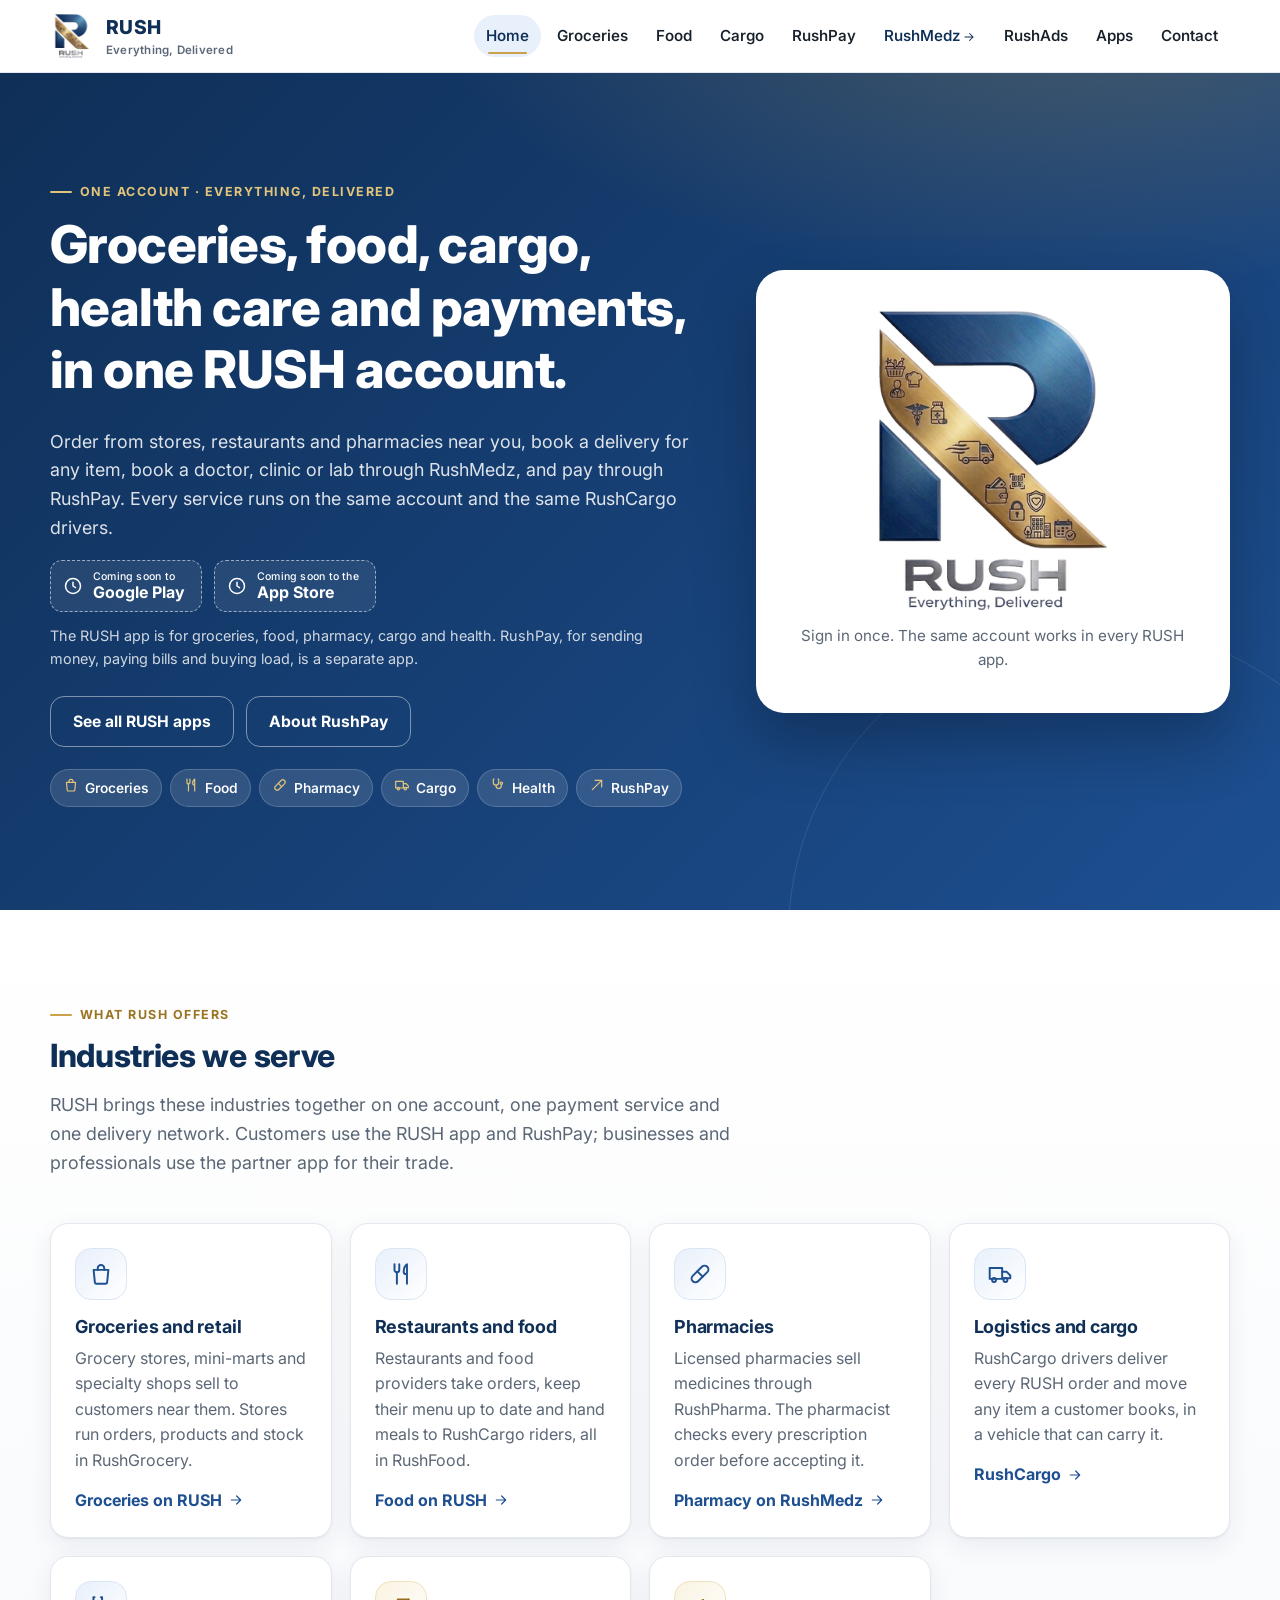
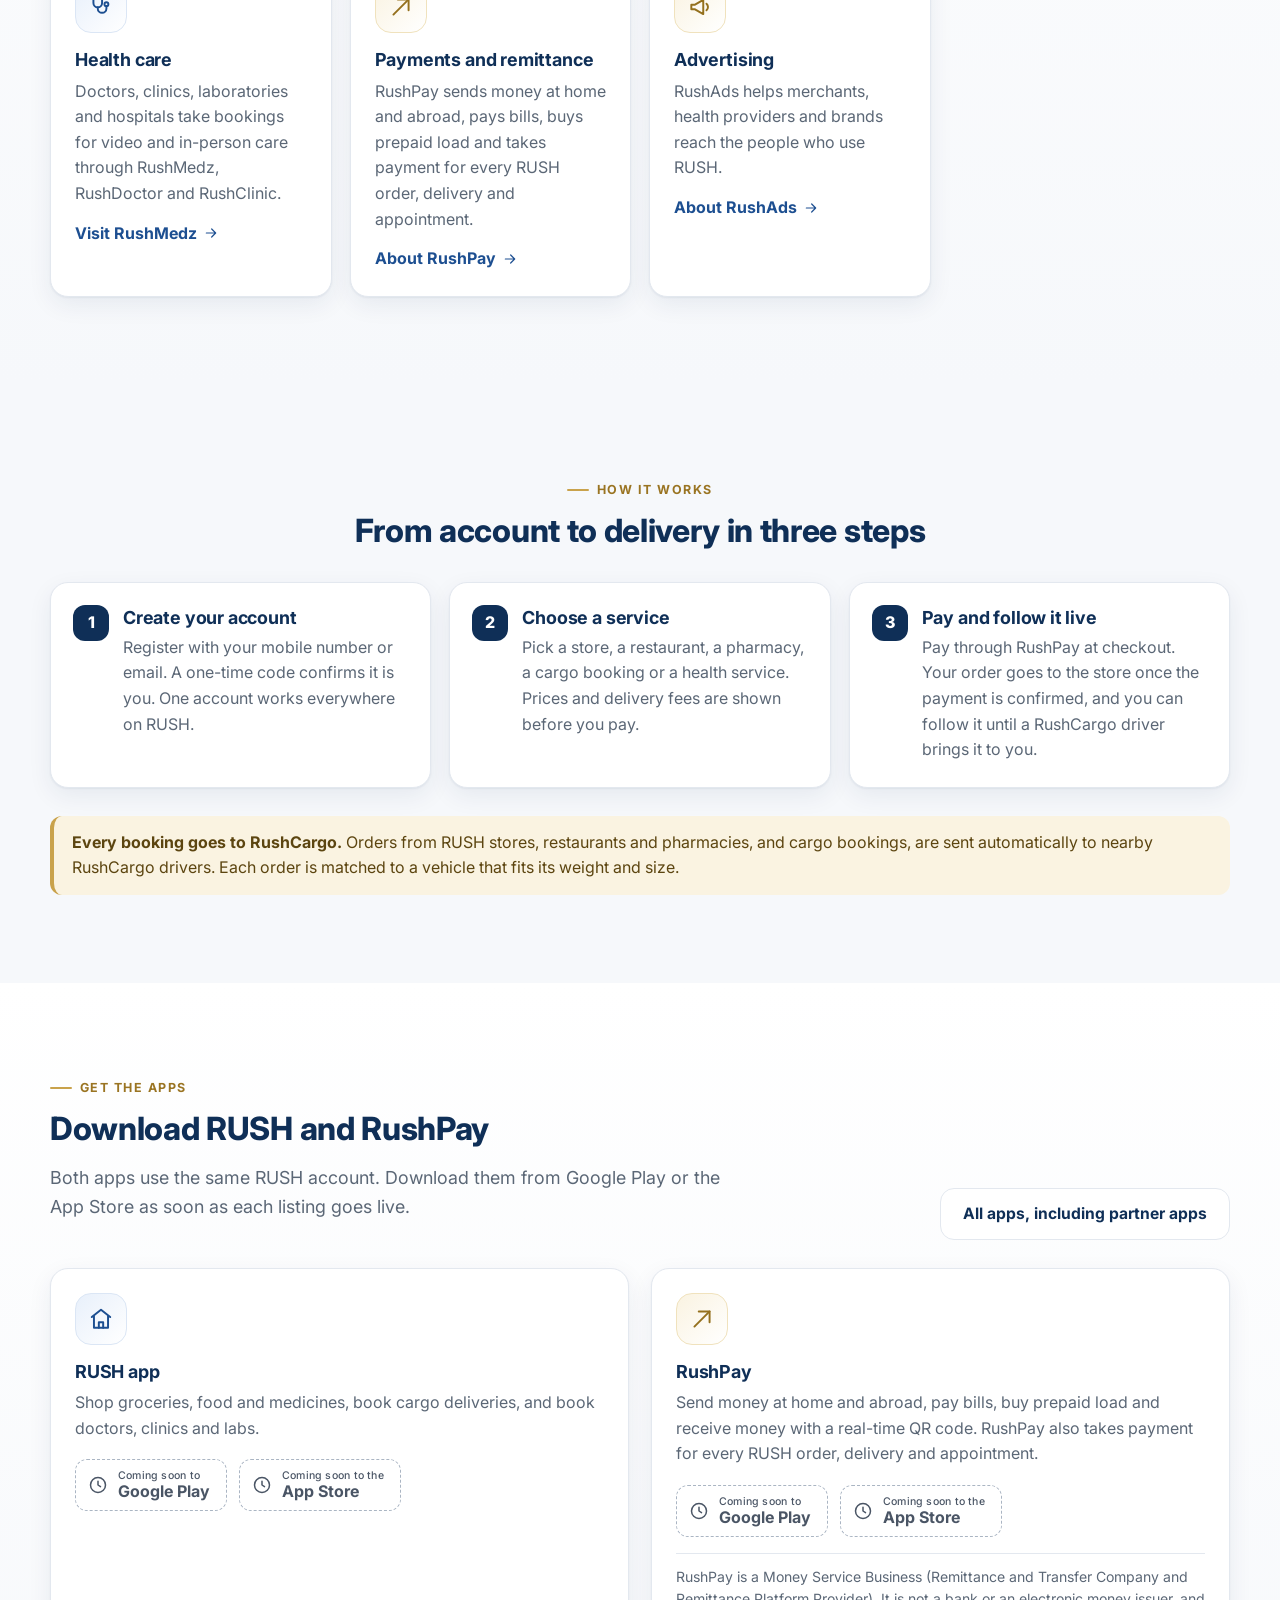
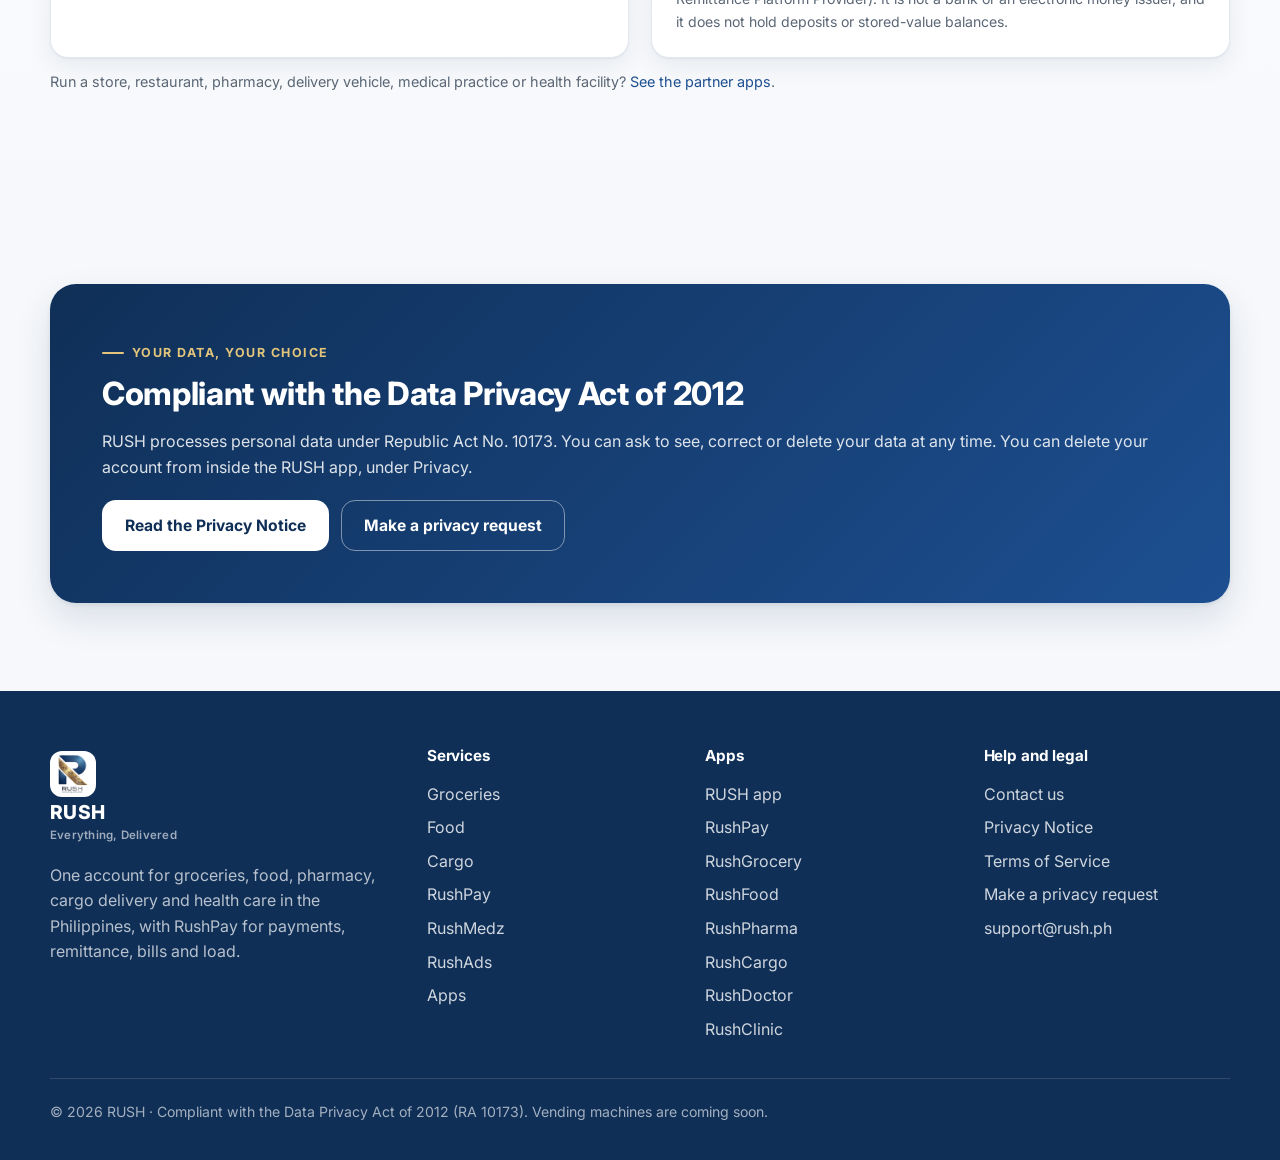
==== index.html @ cb66a1e5 "Publish the RUSH website Static RUSH website: one page per service (Groceries, Food, Cargo, RushPay," ====
<!doctype html>
<html lang="en">
<head>
  <meta charset="utf-8">
  <meta name="viewport" content="width=device-width, initial-scale=1, viewport-fit=cover">
  <meta name="theme-color" content="#1d4f91">
  <meta name="description" content="RUSH is one account for groceries, food, pharmacy, cargo delivery and health care in the Philippines, with RushPay for payments, remittance, bills and load.">
  <title>RUSH · Everything, Delivered</title>
  <link rel="icon" href="assets/favicon.png">
  <link rel="apple-touch-icon" href="assets/icon-192.png">
  <link rel="preconnect" href="https://fonts.googleapis.com">
  <link rel="preconnect" href="https://fonts.gstatic.com" crossorigin>
  <link rel="stylesheet" href="https://fonts.googleapis.com/css2?family=Inter:wght@400;500;600;700;800&display=swap">
  <link rel="stylesheet" href="site.css">
</head>
<body data-page="home">
  <a class="skip" href="#main">Skip to content</a>
  <header class="site-head" data-site-head></header>

  <main id="main">
    <section class="hero" aria-labelledby="hero-title">
      <div class="wrap">
        <div>
          <p class="eyebrow">One account · Everything, delivered</p>
          <h1 id="hero-title">Groceries, food, cargo, health care and payments, in one RUSH account.</h1>
          <p class="lead">Order from stores, restaurants and pharmacies near you, book a delivery for any item, book a doctor, clinic or lab through RushMedz, and pay through RushPay. Every service runs on the same account and the same RushCargo drivers.</p>
          <div data-store-badges="app" aria-label="Download the RUSH app"></div>
          <p class="note" style="color:rgba(255,255,255,.8)">The RUSH app is for groceries, food, pharmacy, cargo and health. RushPay, for sending money, paying bills and buying load, is a separate app.</p>
          <div class="btn-row">
            <a class="btn btn-outline-light" href="apps.html">See all RUSH apps</a>
            <a class="btn btn-outline-light" href="pay.html">About RushPay</a>
          </div>
          <div class="chips" aria-label="Services on RUSH">
            <span class="chip"><span data-icon="bag" data-size="16"></span>Groceries</span>
            <span class="chip"><span data-icon="food" data-size="16"></span>Food</span>
            <span class="chip"><span data-icon="pill" data-size="16"></span>Pharmacy</span>
            <span class="chip"><span data-icon="truck" data-size="16"></span>Cargo</span>
            <span class="chip"><span data-icon="doctor" data-size="16"></span>Health</span>
            <span class="chip"><span data-icon="send" data-size="16"></span>RushPay</span>
          </div>
        </div>
        <div class="hero-card">
          <img src="assets/rush-logo.png" alt="RUSH, Everything, Delivered" width="300" height="300">
          <p>Sign in once. The same account works in every RUSH app.</p>
        </div>
      </div>
    </section>

    <section class="section" aria-labelledby="stats-title">
      <div class="wrap">
        <div class="head-row">
          <div>
            <p class="eyebrow">Live on the platform</p>
            <h2 id="stats-title">The RUSH network today</h2>
          </div>
        </div>
        <div class="stats">
          <div class="stat"><div class="n" data-stat="merchants">…</div><div class="l">Grocery and pharmacy stores</div></div>
          <div class="stat"><div class="n" data-stat="restaurants">…</div><div class="l">Restaurants</div></div>
          <div class="stat"><div class="n" data-stat="drivers">…</div><div class="l">Approved RushCargo drivers</div></div>
          <div class="stat"><div class="n" data-stat="doctors">…</div><div class="l">Approved doctors</div></div>
          <div class="stat"><div class="n" data-stat="facilities">…</div><div class="l">Clinics, labs and hospitals</div></div>
          <div class="stat"><div class="n" data-stat="deliveries_completed">…</div><div class="l">Deliveries completed</div></div>
        </div>
        <p class="note" data-stats-note>Loading the latest figures…</p>
      </div>
    </section>

    <section class="section tint" aria-labelledby="industries-title">
      <div class="wrap">
        <div class="head-row">
          <div>
            <p class="eyebrow">What RUSH offers</p>
            <h2 id="industries-title">Industries we serve</h2>
            <p class="lead">RUSH brings these industries together on one account, one payment service and one delivery network. Customers use the RUSH app and RushPay; businesses and professionals use the partner app for their trade.</p>
          </div>
        </div>
        <div class="grid" data-industries=""></div>
      </div>
    </section>

    <section class="section" aria-labelledby="how-title">
      <div class="wrap">
        <div class="center">
          <p class="eyebrow">How it works</p>
          <h2 id="how-title">From account to delivery in three steps</h2>
        </div>
        <ol class="steps" style="margin-top:32px">
          <li>
            <h3>Create your account</h3>
            <p>Register with your mobile number or email. A one-time code confirms it is you. One account works everywhere on RUSH.</p>
          </li>
          <li>
            <h3>Choose a service</h3>
            <p>Pick a store, a restaurant, a pharmacy, a cargo booking or a health service. Prices and delivery fees are shown before you pay.</p>
          </li>
          <li>
            <h3>Pay and follow it live</h3>
            <p>Pay through RushPay at checkout. Your order goes to the store once the payment is confirmed, and you can follow it until a RushCargo driver brings it to you.</p>
          </li>
        </ol>
        <div class="callout" style="margin-top:28px">
          <strong>Every booking goes to RushCargo.</strong> Orders from RUSH stores, restaurants and pharmacies, and cargo bookings, are sent automatically to nearby RushCargo drivers. Each order is matched to a vehicle that fits its weight and size.
        </div>
      </div>
    </section>

    <section class="section tint" aria-labelledby="apps-title">
      <div class="wrap">
        <div class="head-row">
          <div>
            <p class="eyebrow">Get the apps</p>
            <h2 id="apps-title">Download RUSH and RushPay</h2>
            <p class="lead">Both apps use the same RUSH account. Download them from Google Play or the App Store as soon as each listing goes live.</p>
          </div>
          <a class="btn btn-ghost" href="apps.html">All apps, including partner apps</a>
        </div>
        <div class="grid-2">
          <article class="card">
            <div class="icon-tile" data-icon="home" data-size="26"></div>
            <h3>RUSH app</h3>
            <p>Shop groceries, food and medicines, book cargo deliveries, and book doctors, clinics and labs.</p>
            <div data-store-badges="app"></div>
          </article>
          <article class="card">
            <div class="icon-tile gold" data-icon="send" data-size="26"></div>
            <h3>RushPay</h3>
            <p>Send money at home and abroad, pay bills, buy prepaid load and receive money with a real-time QR code. RushPay also takes payment for every RUSH order, delivery and appointment.</p>
            <div data-store-badges="pay"></div>
            <p class="statement">RushPay is a Money Service Business (Remittance and Transfer Company and Remittance Platform Provider). It is not a bank or an electronic money issuer, and it does not hold deposits or stored-value balances.</p>
          </article>
        </div>
        <p class="note">Run a store, restaurant, pharmacy, delivery vehicle, medical practice or health facility? <a href="apps.html#partners">See the partner apps</a>.</p>
      </div>
    </section>

    <section class="section" aria-labelledby="privacy-title">
      <div class="wrap">
        <div class="panel">
          <p class="eyebrow">Your data, your choice</p>
          <h2 id="privacy-title">Compliant with the Data Privacy Act of 2012</h2>
          <p>RUSH processes personal data under Republic Act No. 10173. You can ask to see, correct or delete your data at any time. You can delete your account from inside the RUSH app, under Privacy.</p>
          <div class="btn-row">
            <a class="btn btn-light" href="privacy.html">Read the Privacy Notice</a>
            <a class="btn btn-outline-light" href="privacy.html#request">Make a privacy request</a>
          </div>
        </div>
      </div>
    </section>
  </main>

  <footer class="site-foot" data-site-foot></footer>
  <script src="config.js"></script>
  <script src="assets/rush-icons.js"></script>
  <script src="site.js"></script>
</body>
</html>
---- site.css ----
/* RUSH public website. Layout and components only; the logo and brand colours come from assets/rush-logo.png. */
:root {
  --navy: #0f2f57;
  --blue: #1d4f91;
  --blue-soft: #e8f0fb;
  --gold: #c9a24b;
  --gold-hi: #e2c57a;
  --gold-soft: #faf3e1;
  --ink: #17212b;
  --muted: #5b6776;
  --line: #e3e8ef;
  --bg: #f6f8fb;
  --card: #ffffff;
  --ok: #1f7a4d;
  --bad: #b42318;
  --radius: 18px;
  --shadow: 0 1px 2px rgba(15, 47, 87, .06), 0 8px 24px rgba(15, 47, 87, .07);
  --shadow-lift: 0 2px 4px rgba(15, 47, 87, .08), 0 16px 36px rgba(15, 47, 87, .12);
}

/* Respect the hidden attribute even where a component sets its own display. */
[hidden] { display: none !important; }
/* Keep anchored sections clear of the sticky header. */
section[id] { scroll-margin-top: 80px; }

*, *::before, *::after { box-sizing: border-box; }
html { scroll-behavior: smooth; -webkit-text-size-adjust: 100%; }
body {
  margin: 0; font-family: Inter, system-ui, -apple-system, "Segoe UI", Roboto, sans-serif;
  color: var(--ink); background: var(--bg); line-height: 1.6; font-size: 16px;
}
img { max-width: 100%; display: block; }
a { color: var(--blue); text-decoration: none; }
a:hover { text-decoration: underline; }
h1, h2, h3, h4 { line-height: 1.2; margin: 0 0 .5em; color: var(--navy); letter-spacing: -.01em; }
h1 { font-size: clamp(2rem, 4.4vw, 3.25rem); font-weight: 800; }
h2 { font-size: clamp(1.45rem, 2.6vw, 2rem); font-weight: 760; }
h3 { font-size: 1.12rem; font-weight: 700; }
p { margin: 0 0 1em; }
ul { margin: 0; padding-left: 1.2em; }
:focus-visible { outline: 3px solid var(--gold); outline-offset: 2px; border-radius: 6px; }
.skip { position: absolute; left: -9999px; top: 8px; background: var(--navy); color: #fff; padding: 8px 14px; border-radius: 10px; z-index: 50; }
.skip:focus { left: 12px; }

.wrap { width: min(1180px, 100% - 40px); margin-inline: auto; }
.section { padding: clamp(48px, 7vw, 88px) 0; }
.section.tint { background: linear-gradient(180deg, #fff 0%, var(--bg) 100%); }
.eyebrow { display: inline-flex; align-items: center; gap: 8px; font-size: .78rem; font-weight: 700; letter-spacing: .12em; text-transform: uppercase; color: #9a7422; margin-bottom: 12px; }
.eyebrow::before { content: ""; width: 22px; height: 2px; background: var(--gold); border-radius: 2px; }
.lead { font-size: 1.12rem; color: var(--muted); max-width: 62ch; }
.muted { color: var(--muted); }
.small { font-size: .88rem; }
.center { text-align: center; }
.center .lead { margin-inline: auto; }
.head-row { display: flex; flex-wrap: wrap; align-items: end; justify-content: space-between; gap: 16px; margin-bottom: 28px; }

/* Header */
.site-head { position: sticky; top: 0; z-index: 30; background: rgba(255, 255, 255, .92); backdrop-filter: saturate(160%) blur(10px); border-bottom: 1px solid var(--line); }
.site-head .wrap { display: flex; align-items: center; justify-content: space-between; gap: 16px; min-height: 72px; }
.brand { display: inline-flex; align-items: center; gap: 12px; color: var(--navy); font-weight: 800; }
.brand:hover { text-decoration: none; }
.brand img { width: 44px; height: 44px; object-fit: contain; }
.brand span { font-size: 1.2rem; letter-spacing: .02em; }
.brand small { display: block; font-size: .72rem; font-weight: 600; color: var(--muted); letter-spacing: .02em; margin-top: -2px; }
.nav { display: flex; align-items: center; gap: 4px; }
.nav a { color: var(--ink); font-weight: 560; font-size: .95rem; padding: 9px 12px; border-radius: 999px; position: relative; }
.nav a:hover { background: var(--blue-soft); text-decoration: none; }
.nav a[aria-current="page"] { color: var(--navy); background: var(--blue-soft); }
.nav a[aria-current="page"]::after { content: ""; position: absolute; left: 14px; right: 14px; bottom: 3px; height: 2px; background: var(--gold); border-radius: 2px; }
.nav a.ext { color: var(--navy); }
.nav a.ext svg { vertical-align: -3px; margin-left: 2px; }
.nav-toggle { display: none; align-items: center; justify-content: center; width: 44px; height: 44px; border-radius: 12px; border: 1px solid var(--line); background: #fff; color: var(--navy); cursor: pointer; }
.nav-toggle[aria-expanded="true"] { background: var(--blue-soft); }

/* Buttons */
.btn { display: inline-flex; align-items: center; justify-content: center; gap: 8px; min-height: 48px; padding: 12px 22px; border-radius: 14px; border: 1px solid transparent; font: inherit; font-weight: 700; font-size: .98rem; cursor: pointer; text-decoration: none; transition: transform .15s ease, box-shadow .15s ease, background .15s ease; }
.btn:hover { text-decoration: none; transform: translateY(-1px); }
.btn:disabled { opacity: .6; cursor: default; transform: none; }
.btn-primary { background: var(--navy); color: #fff; box-shadow: 0 6px 16px rgba(15, 47, 87, .22); }
.btn-primary:hover { background: #163d70; }
.btn-gold { background: var(--gold); color: var(--navy); box-shadow: 0 6px 16px rgba(201, 162, 75, .3); }
.btn-gold:hover { background: var(--gold-hi); }
.btn-ghost { background: #fff; color: var(--navy); border-color: var(--line); }
.btn-ghost:hover { border-color: #c9d3e0; }
.btn-light { background: #fff; color: var(--navy); }
.btn-outline-light { background: transparent; color: #fff; border-color: rgba(255, 255, 255, .45); }
.btn-outline-light:hover { border-color: #fff; }
.btn-block { width: 100%; }
.btn-row { display: flex; flex-wrap: wrap; gap: 12px; }

/* Hero */
.hero { position: relative; overflow: hidden; color: #fff; background: radial-gradient(1100px 500px at 85% -10%, rgba(201, 162, 75, .28), transparent 60%), linear-gradient(135deg, var(--navy) 0%, var(--blue) 100%); }
.hero::after { content: ""; position: absolute; inset: auto -10% -40% auto; width: 620px; height: 620px; border-radius: 50%; border: 1px solid rgba(255, 255, 255, .10); pointer-events: none; }
.hero .wrap { display: grid; grid-template-columns: 1.15fr .85fr; gap: clamp(28px, 5vw, 64px); align-items: center; padding: clamp(56px, 8vw, 104px) 0; position: relative; z-index: 1; }
.hero h1 { color: #fff; }
.hero .lead { color: rgba(255, 255, 255, .86); }
.hero .eyebrow { color: var(--gold-hi); }
.hero .eyebrow::before { background: var(--gold-hi); }
.hero .btn-row { margin-top: 26px; }
.hero-card { background: #fff; border-radius: 28px; padding: clamp(24px, 4vw, 40px); box-shadow: 0 30px 60px rgba(0, 0, 0, .25); text-align: center; }
.hero-card img { width: min(300px, 80%); margin: 0 auto; }
.hero-card p { color: var(--muted); margin: 14px 0 0; font-size: .95rem; }
.chips { display: flex; flex-wrap: wrap; gap: 8px; margin-top: 22px; }
.chip { display: inline-flex; align-items: center; gap: 6px; padding: 7px 12px; border-radius: 999px; background: rgba(255, 255, 255, .12); color: #fff; font-size: .86rem; font-weight: 560; border: 1px solid rgba(255, 255, 255, .18); }
.chip svg { color: var(--gold-hi); }

/* Stats */
.stats { display: grid; grid-template-columns: repeat(auto-fit, minmax(160px, 1fr)); gap: 14px; margin-top: 8px; }
.stat { background: var(--card); border: 1px solid var(--line); border-radius: var(--radius); padding: 20px 22px; box-shadow: var(--shadow); }
.stat .n { font-size: 2rem; font-weight: 800; color: var(--navy); line-height: 1.1; }
.stat .l { color: var(--muted); font-size: .9rem; margin-top: 4px; }
.note { color: var(--muted); font-size: .9rem; margin-top: 12px; }

/* Cards and grids */
.grid { display: grid; gap: 18px; grid-template-columns: repeat(auto-fit, minmax(250px, 1fr)); }
.grid-2 { display: grid; gap: 22px; grid-template-columns: repeat(auto-fit, minmax(300px, 1fr)); }
.card { background: var(--card); border: 1px solid var(--line); border-radius: var(--radius); padding: 24px; box-shadow: var(--shadow); height: 100%; }
a.card { color: inherit; display: block; transition: transform .18s ease, box-shadow .18s ease, border-color .18s ease; }
a.card:hover { transform: translateY(-3px); box-shadow: var(--shadow-lift); border-color: #d3dce8; text-decoration: none; }
.card p { color: var(--muted); margin: 0; }
.card h3 { margin-bottom: 8px; }
.card .more { display: inline-flex; align-items: center; gap: 6px; margin-top: 14px; font-weight: 700; color: var(--blue); }
.icon-tile { width: 52px; height: 52px; border-radius: 16px; display: grid; place-items: center; background: linear-gradient(135deg, var(--blue-soft), #fff); color: var(--blue); border: 1px solid #dbe6f5; margin-bottom: 16px; }
.icon-tile.gold { background: linear-gradient(135deg, var(--gold-soft), #fff); color: #94701d; border-color: #f0e2bd; }

/* Steps */
.steps { counter-reset: step; display: grid; gap: 18px; grid-template-columns: repeat(auto-fit, minmax(240px, 1fr)); list-style: none; padding: 0; margin: 0; }
.steps li { counter-increment: step; position: relative; background: #fff; border: 1px solid var(--line); border-radius: var(--radius); padding: 24px 24px 24px 72px; box-shadow: var(--shadow); }
.steps li::before { content: counter(step); position: absolute; left: 22px; top: 22px; width: 36px; height: 36px; border-radius: 12px; display: grid; place-items: center; background: var(--navy); color: #fff; font-weight: 800; }
.steps h3 { margin-bottom: 6px; }
.steps p { color: var(--muted); margin: 0; }

/* Checklists */
.checks { list-style: none; padding: 0; margin: 0; display: grid; gap: 12px; }
.checks li { display: flex; gap: 12px; align-items: flex-start; color: var(--ink); }
.checks svg { flex: none; color: var(--ok); margin-top: 3px; }

/* Vehicles */
.vehicle { display: flex; flex-direction: column; gap: 6px; }
.vehicle .cap { display: inline-flex; align-self: flex-start; padding: 4px 10px; border-radius: 999px; background: var(--gold-soft); color: #7a5a14; font-weight: 700; font-size: .84rem; border: 1px solid #f0e2bd; }
.vehicle .dims { color: var(--muted); font-size: .9rem; }

/* Panels */
.panel { background: linear-gradient(135deg, var(--navy), var(--blue)); color: #fff; border-radius: 26px; padding: clamp(28px, 5vw, 52px); box-shadow: var(--shadow-lift); position: relative; overflow: hidden; }
.panel h2, .panel h3 { color: #fff; }
.panel p { color: rgba(255, 255, 255, .86); }
.panel .eyebrow { color: var(--gold-hi); }
.panel .eyebrow::before { background: var(--gold-hi); }
.panel .btn-row { margin-top: 20px; }
.callout { border-left: 4px solid var(--gold); background: var(--gold-soft); border-radius: 12px; padding: 14px 18px; color: #5c4510; }
.callout.bad { border-left-color: var(--bad); background: #fdf0ee; color: #7a1d15; }

/* Forms */
.form { display: grid; gap: 16px; }
.form-grid { display: grid; gap: 16px; grid-template-columns: repeat(auto-fit, minmax(220px, 1fr)); }
.field { display: grid; gap: 6px; }
.field label { font-weight: 650; color: var(--navy); font-size: .92rem; }
.field .hint { color: var(--muted); font-size: .84rem; }
.field input, .field select, .field textarea {
  width: 100%; font: inherit; color: var(--ink); background: #fff; border: 1px solid #cdd6e2; border-radius: 12px; padding: 12px 14px; min-height: 48px;
}
.field textarea { min-height: 130px; resize: vertical; }
.field input:focus, .field select:focus, .field textarea:focus { outline: 3px solid rgba(201, 162, 75, .45); border-color: var(--blue); }
.consent { display: flex; gap: 12px; align-items: flex-start; font-size: .93rem; color: var(--muted); }
.consent input { margin-top: 5px; width: 18px; height: 18px; accent-color: var(--navy); flex: none; }
.hp { position: absolute; left: -10000px; width: 1px; height: 1px; overflow: hidden; }
.status { min-height: 1.5em; font-weight: 600; }
.status.ok { color: var(--ok); }
.status.bad { color: var(--bad); }
.form-card { background: #fff; border: 1px solid var(--line); border-radius: 22px; padding: clamp(22px, 4vw, 36px); box-shadow: var(--shadow); }

/* Public content (privacy, terms) */
.doc { max-width: 820px; margin-inline: auto; }
.doc h2 { margin-top: 1.6em; font-size: 1.35rem; }
.doc ul { margin-bottom: 1em; }
.doc li { margin-bottom: .35em; }
.doc-meta { color: var(--muted); font-size: .92rem; }
.table-wrap { overflow-x: auto; border: 1px solid var(--line); border-radius: 16px; background: #fff; }
table { width: 100%; border-collapse: collapse; font-size: .92rem; }
th, td { text-align: left; padding: 12px 14px; border-bottom: 1px solid var(--line); vertical-align: top; }
th { background: var(--bg); color: var(--navy); font-weight: 700; }

/* Footer */
.site-foot { background: var(--navy); color: rgba(255, 255, 255, .78); }
.site-foot .wrap { display: grid; gap: 32px; grid-template-columns: 1.4fr repeat(3, 1fr); padding: 56px 0 36px; }
.site-foot h3 { color: #fff; font-size: .95rem; margin-bottom: 12px; }
.site-foot a { color: rgba(255, 255, 255, .8); display: block; padding: 4px 0; }
.site-foot a:hover { color: #fff; }
.site-foot .brand { color: #fff; }
.site-foot .brand small { color: rgba(255, 255, 255, .6); }
.site-foot .fine { grid-column: 1 / -1; border-top: 1px solid rgba(255, 255, 255, .14); padding-top: 22px; font-size: .88rem; color: rgba(255, 255, 255, .62); }
.site-foot .fine p { margin: 0; }
.site-foot .brand img { background: #fff; border-radius: 12px; padding: 4px; width: 46px; height: 46px; }

.skeleton { background: linear-gradient(90deg, #eef2f7 25%, #f8fafc 37%, #eef2f7 63%); background-size: 400% 100%; animation: shimmer 1.4s ease infinite; border-radius: 12px; height: 80px; }
@keyframes shimmer { 0% { background-position: 100% 50%; } 100% { background-position: 0 50%; } }

/* Store badges. Live badges link to the store listing; "soon" badges are disabled until a listing URL is set. */
.store-row { display: flex; flex-wrap: wrap; gap: 12px; margin-top: 18px; }
.store-badge { display: inline-flex; align-items: center; gap: 10px; min-height: 52px; padding: 8px 16px 8px 12px; border-radius: 12px; background: #000; color: #fff; border: 1px solid #2a2a2a; text-decoration: none; }
a.store-badge:hover { background: #1b1b1b; text-decoration: none; }
.store-badge > span { display: flex; flex-direction: column; line-height: 1.15; font-weight: 700; font-size: 1rem; }
.store-badge small { font-size: .66rem; font-weight: 500; opacity: .85; letter-spacing: .02em; }
.store-badge svg { color: currentColor; flex: none; }
.store-badge.soon { background: #fff; color: #4a5565; border: 1px dashed #aab5c3; cursor: default; }
.store-badge.soon small { opacity: 1; }
.hero .store-badge, .panel .store-badge { background: #fff; color: var(--navy); border-color: #fff; }
.hero a.store-badge:hover, .panel a.store-badge:hover { background: var(--blue-soft); }
.hero .store-badge.soon, .panel .store-badge.soon { background: rgba(255, 255, 255, .08); color: #fff; border: 1px dashed rgba(255, 255, 255, .55); }
.sr-only { position: absolute; width: 1px; height: 1px; padding: 0; margin: -1px; overflow: hidden; clip: rect(0, 0, 0, 0); white-space: nowrap; border: 0; }

/* Apps page */
.app-list { display: grid; gap: 20px; grid-template-columns: repeat(auto-fit, minmax(min(320px, 100%), 1fr)); }
.app-entry { scroll-margin-top: 92px; display: flex; flex-direction: column; }
.app-entry:target { border-color: var(--gold); box-shadow: 0 0 0 3px rgba(201, 162, 75, .35), var(--shadow); }
.app-entry .app-head { display: flex; gap: 14px; align-items: flex-start; }
.app-entry .app-head .icon-tile { margin-bottom: 0; flex: none; }
.app-entry .app-head h3 { margin: 2px 0 2px; font-size: 1.2rem; }
.app-entry .who { color: var(--muted); font-size: .92rem; margin: 0; }
.app-entry .checks { margin-top: 16px; font-size: .95rem; }
.app-entry .store-row { margin-top: auto; padding-top: 18px; }
.portal { display: inline-flex; align-items: center; gap: 6px; margin-top: 16px; font-weight: 700; }
p.statement { font-size: .88rem; color: var(--muted); border-top: 1px solid var(--line); padding-top: 12px; margin: 16px 0 0; }
.panel p.statement { color: rgba(255, 255, 255, .8); border-top-color: rgba(255, 255, 255, .2); }

/* RushPay feature rows */
.feature-list { display: grid; gap: 14px; grid-template-columns: repeat(auto-fit, minmax(260px, 1fr)); list-style: none; padding: 0; margin: 0; }
.feature-list li { background: #fff; border: 1px solid var(--line); border-radius: var(--radius); padding: 18px 20px; box-shadow: var(--shadow); }
.feature-list .icon-tile { width: 44px; height: 44px; border-radius: 14px; margin-bottom: 12px; }
.feature-list h3 { margin-bottom: 4px; font-size: 1.02rem; }
.feature-list p { color: var(--muted); margin: 0; font-size: .95rem; }

@media (max-width: 900px) {
  .hero .wrap { grid-template-columns: 1fr; }
  .hero-card { max-width: 380px; }
  .site-foot .wrap { grid-template-columns: 1fr 1fr; }
}
@media (max-width: 1060px) {
  .nav-toggle { display: inline-flex; }
  .nav { display: none; position: absolute; left: 0; right: 0; top: 100%; flex-direction: column; align-items: stretch; background: #fff; border-bottom: 1px solid var(--line); box-shadow: var(--shadow); padding: 10px 20px 18px; gap: 2px; }
  .nav.open { display: flex; }
  .nav a { padding: 13px 14px; font-size: 1rem; border-radius: 12px; }
  .nav a[aria-current="page"]::after { left: 14px; right: auto; width: 28px; }
}
@media (max-width: 520px) {
  .wrap { width: min(1180px, 100% - 28px); }
  .site-foot .wrap { grid-template-columns: 1fr; }
  .btn-row .btn { width: 100%; }
  .brand small { display: none; }
  .steps li { padding-left: 24px; padding-top: 70px; }
  .steps li::before { left: 24px; top: 20px; }
}
@media (prefers-reduced-motion: reduce) {
  html { scroll-behavior: auto; }
  *, *::before, *::after { transition: none !important; animation: none !important; }
}
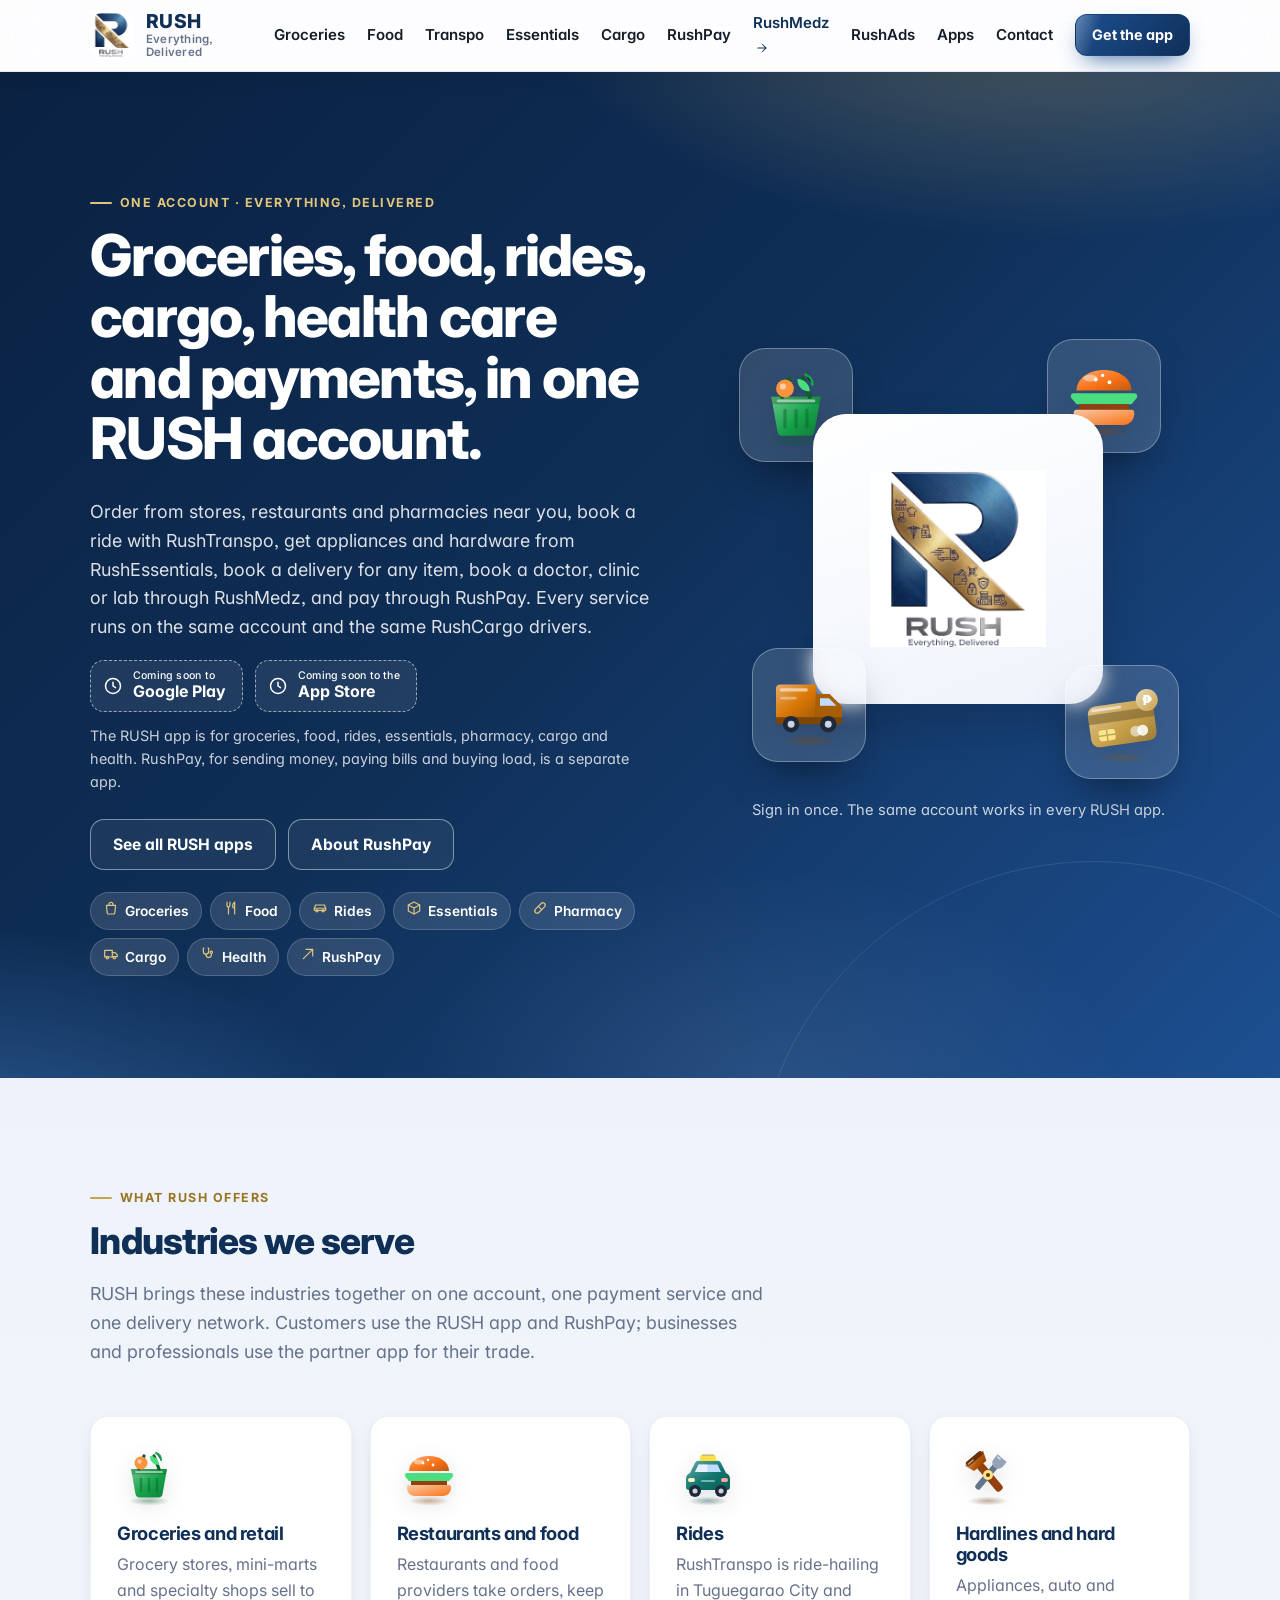
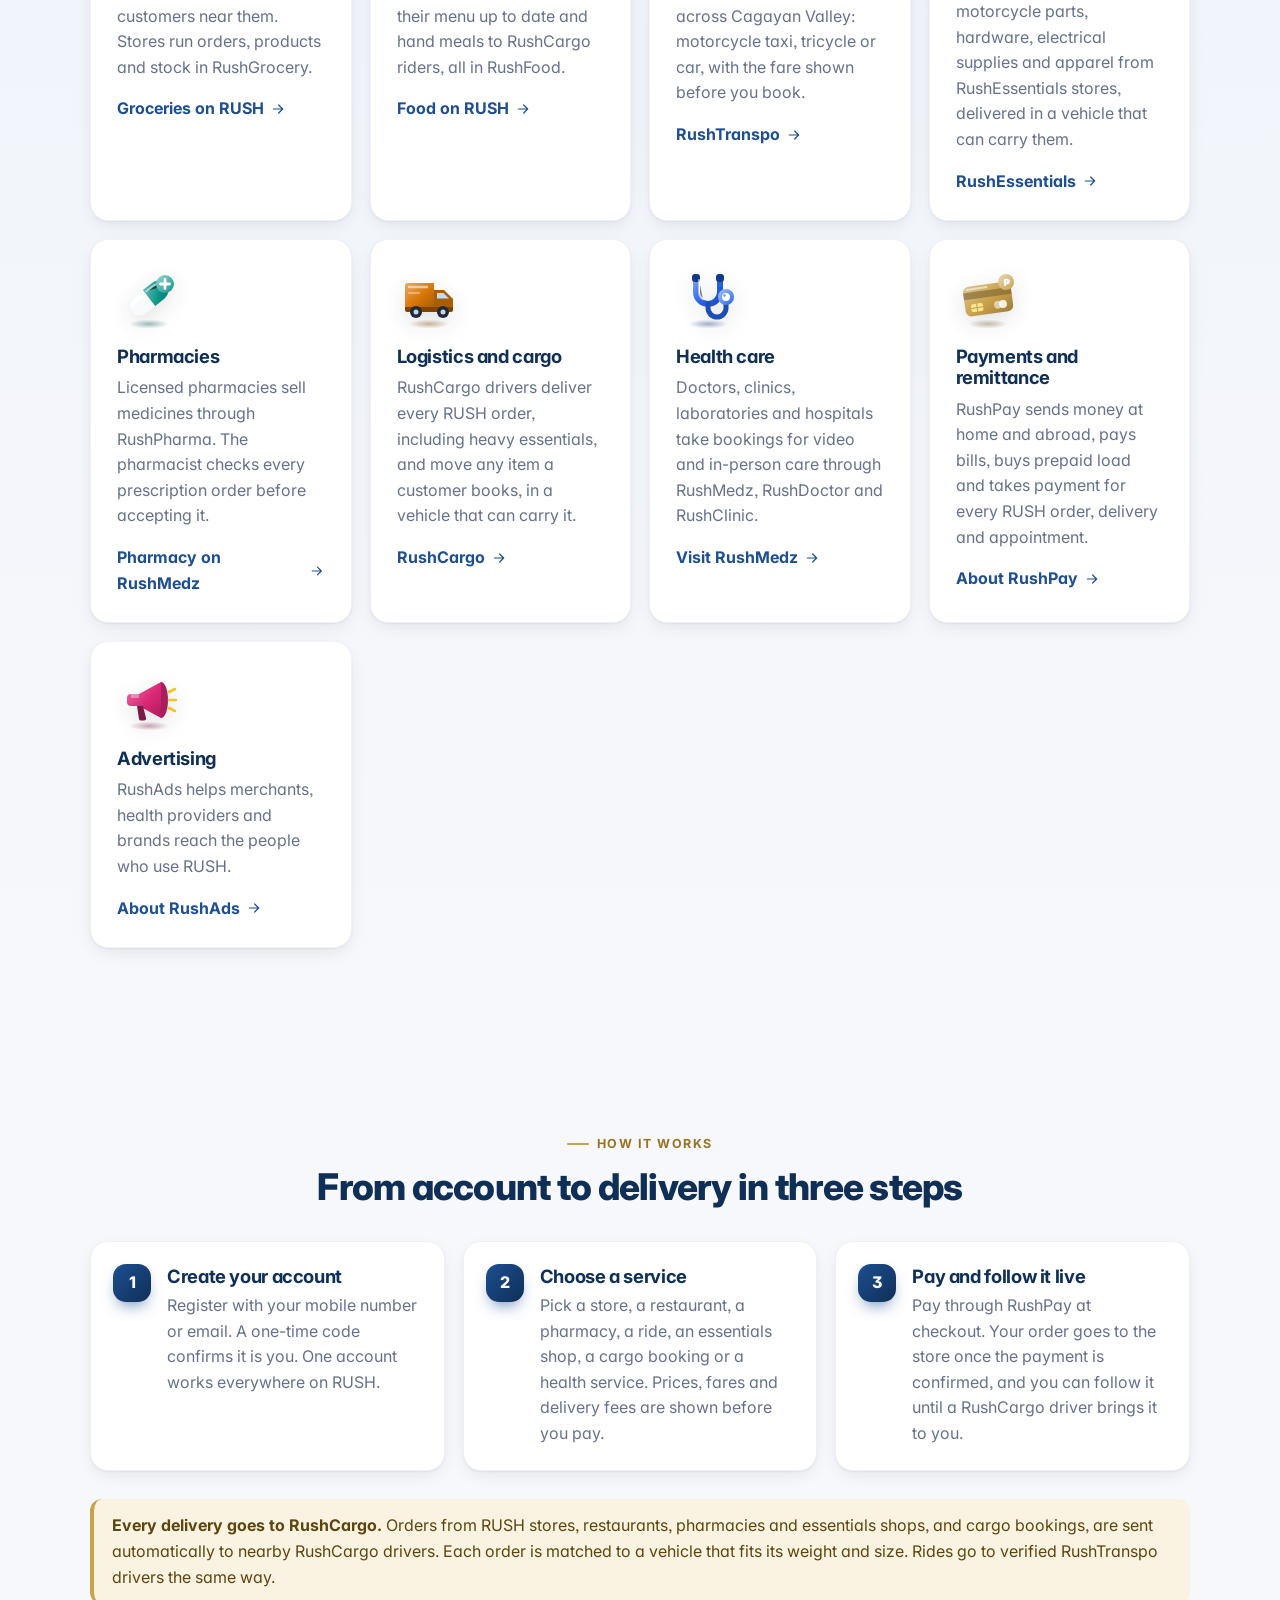
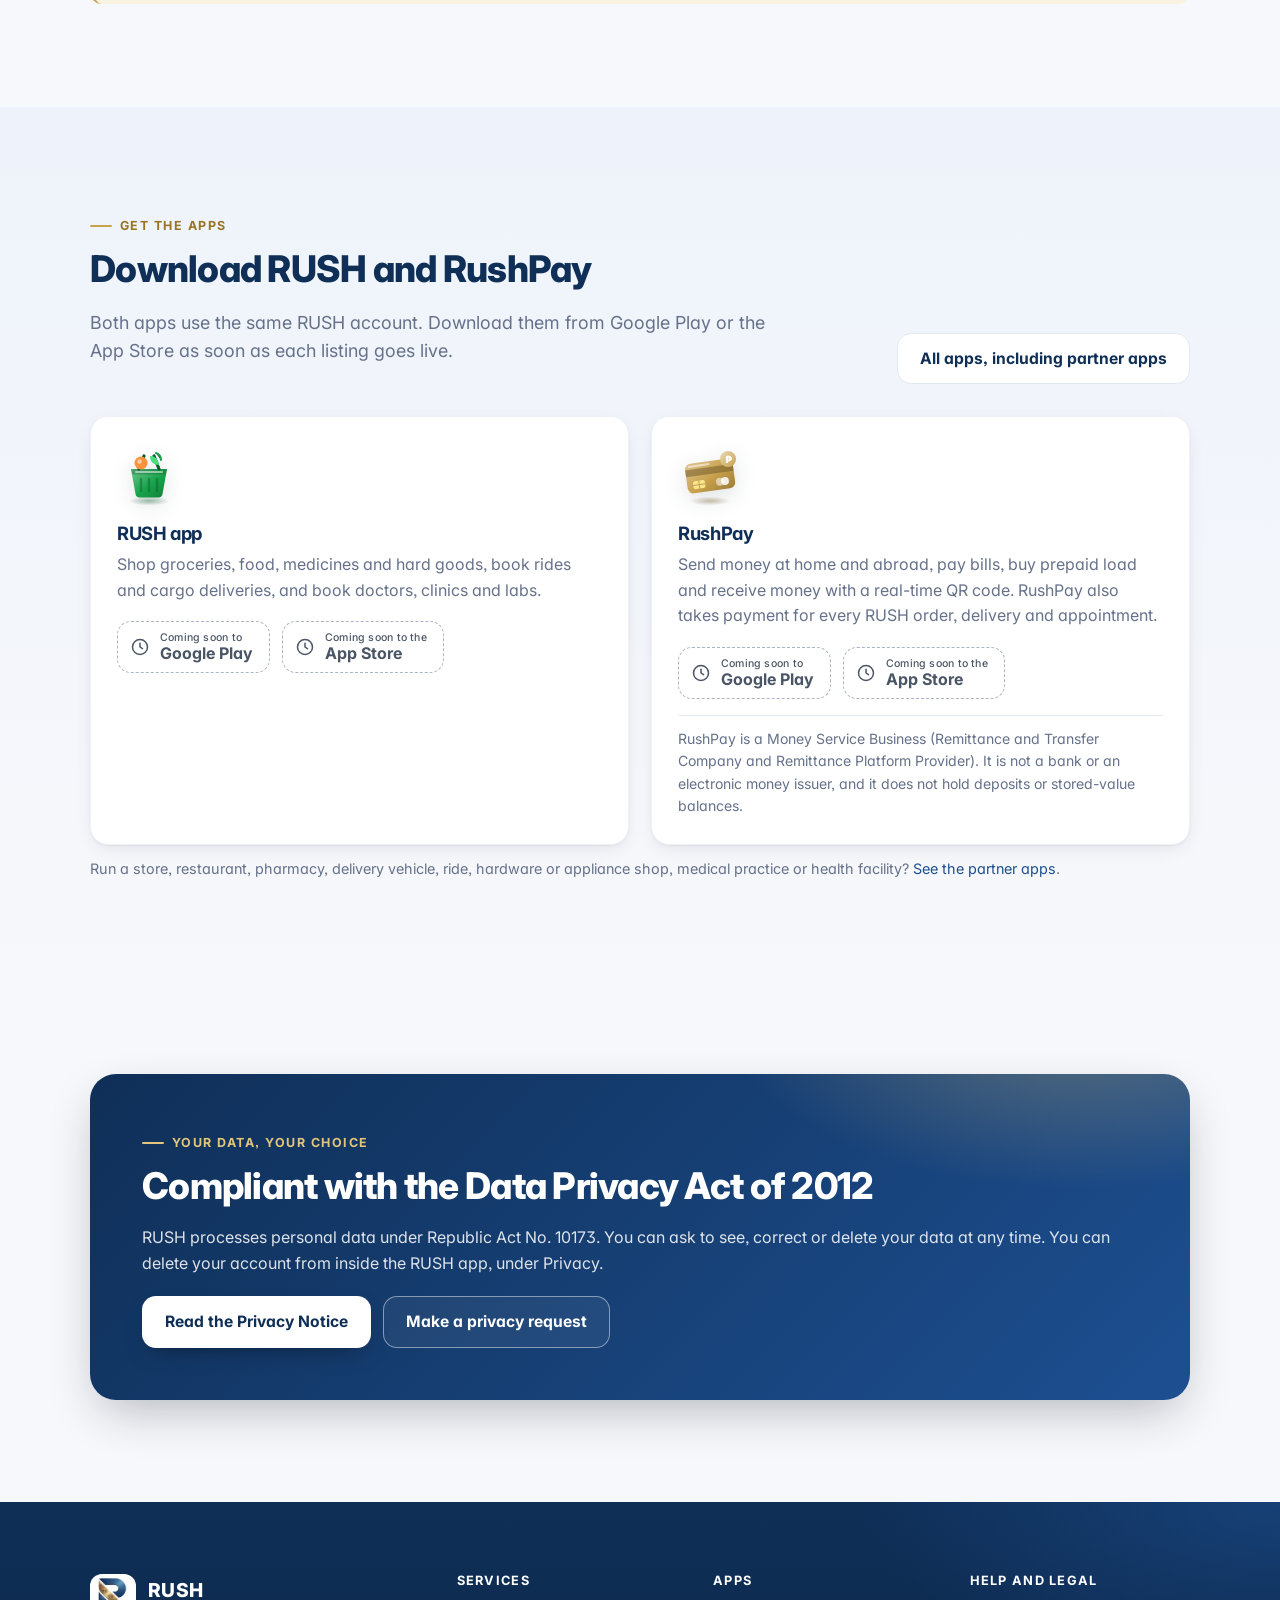
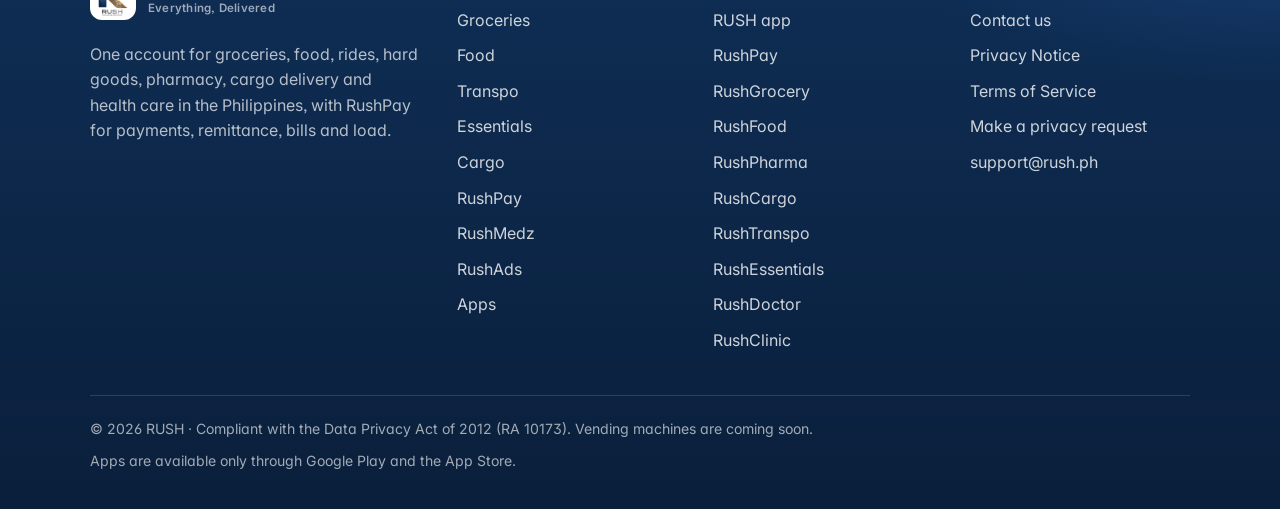
==== commit 5a97687a: "Publish the RUSH website Static RUSH website: one page per service (Groceries, Food, Cargo, RushPay," ====
--- a/index.html
+++ b/index.html
@@ -4,13 +4,22 @@
   <meta charset="utf-8">
   <meta name="viewport" content="width=device-width, initial-scale=1, viewport-fit=cover">
   <meta name="theme-color" content="#1d4f91">
-  <meta name="description" content="RUSH is one account for groceries, food, pharmacy, cargo delivery and health care in the Philippines, with RushPay for payments, remittance, bills and load.">
+  <meta name="description" content="RUSH is one account for groceries, food, rides, hard goods, pharmacy, cargo delivery and health care in the Philippines, with RushPay for payments, remittance, bills and load.">
   <title>RUSH · Everything, Delivered</title>
   <link rel="icon" href="assets/favicon.png">
   <link rel="apple-touch-icon" href="assets/icon-192.png">
+  <meta property="og:type" content="website">
+  <meta property="og:site_name" content="RUSH">
+  <meta property="og:title" content="RUSH · Everything, Delivered">
+  <meta property="og:description" content="One account for groceries, food, rides, hard goods, pharmacy, cargo delivery and health care in the Philippines, with RushPay for payments, remittance, bills and load.">
+  <meta property="og:url" content="https://ubms1.github.io/RUSHgroup.com/">
+  <meta property="og:image" content="https://ubms1.github.io/RUSHgroup.com/assets/rush-logo.png">
+  <meta property="og:image:alt" content="RUSH logo">
+  <meta name="twitter:card" content="summary">
   <link rel="preconnect" href="https://fonts.googleapis.com">
   <link rel="preconnect" href="https://fonts.gstatic.com" crossorigin>
-  <link rel="stylesheet" href="https://fonts.googleapis.com/css2?family=Inter:wght@400;500;600;700;800&display=swap">
+  <link rel="stylesheet" href="https://fonts.googleapis.com/css2?family=Inter:wght@400;500;600;700;800&display=swap" media="print" onload="this.media='all'">
+  <noscript><link rel="stylesheet" href="https://fonts.googleapis.com/css2?family=Inter:wght@400;500;600;700;800&display=swap"></noscript>
   <link rel="stylesheet" href="site.css">
 </head>
 <body data-page="home">
@@ -22,10 +31,10 @@
       <div class="wrap">
         <div>
           <p class="eyebrow">One account · Everything, delivered</p>
-          <h1 id="hero-title">Groceries, food, cargo, health care and payments, in one RUSH account.</h1>
-          <p class="lead">Order from stores, restaurants and pharmacies near you, book a delivery for any item, book a doctor, clinic or lab through RushMedz, and pay through RushPay. Every service runs on the same account and the same RushCargo drivers.</p>
+          <h1 id="hero-title">Groceries, food, rides, cargo, health care and payments, in one RUSH account.</h1>
+          <p class="lead">Order from stores, restaurants and pharmacies near you, book a ride with RushTranspo, get appliances and hardware from RushEssentials, book a delivery for any item, book a doctor, clinic or lab through RushMedz, and pay through RushPay. Every service runs on the same account and the same RushCargo drivers.</p>
           <div data-store-badges="app" aria-label="Download the RUSH app"></div>
-          <p class="note" style="color:rgba(255,255,255,.8)">The RUSH app is for groceries, food, pharmacy, cargo and health. RushPay, for sending money, paying bills and buying load, is a separate app.</p>
+          <p class="note">The RUSH app is for groceries, food, rides, essentials, pharmacy, cargo and health. RushPay, for sending money, paying bills and buying load, is a separate app.</p>
           <div class="btn-row">
             <a class="btn btn-outline-light" href="apps.html">See all RUSH apps</a>
             <a class="btn btn-outline-light" href="pay.html">About RushPay</a>
@@ -33,15 +42,23 @@
           <div class="chips" aria-label="Services on RUSH">
             <span class="chip"><span data-icon="bag" data-size="16"></span>Groceries</span>
             <span class="chip"><span data-icon="food" data-size="16"></span>Food</span>
+            <span class="chip"><span data-icon="car" data-size="16"></span>Rides</span>
+            <span class="chip"><span data-icon="box" data-size="16"></span>Essentials</span>
             <span class="chip"><span data-icon="pill" data-size="16"></span>Pharmacy</span>
             <span class="chip"><span data-icon="truck" data-size="16"></span>Cargo</span>
             <span class="chip"><span data-icon="doctor" data-size="16"></span>Health</span>
             <span class="chip"><span data-icon="send" data-size="16"></span>RushPay</span>
           </div>
         </div>
-        <div class="hero-card">
-          <img src="assets/rush-logo.png" alt="RUSH, Everything, Delivered" width="300" height="300">
-          <p>Sign in once. The same account works in every RUSH app.</p>
+        <div class="hero-side">
+          <div class="hero-art" aria-hidden="true">
+            <span class="float-tile t1"><span data-tile="grocery" data-size="88"></span></span>
+            <span class="float-tile t2"><span data-tile="food" data-size="88"></span></span>
+            <div class="hero-logo"><img src="assets/rush-logo.png" alt="" width="300" height="300" decoding="async" fetchpriority="high"></div>
+            <span class="float-tile t3"><span data-tile="truck" data-size="88"></span></span>
+            <span class="float-tile t4"><span data-tile="pay" data-size="88"></span></span>
+          </div>
+          <p class="hero-caption">Sign in once. The same account works in every RUSH app.</p>
         </div>
       </div>
     </section>
@@ -92,7 +109,7 @@
           </li>
           <li>
             <h3>Choose a service</h3>
-            <p>Pick a store, a restaurant, a pharmacy, a cargo booking or a health service. Prices and delivery fees are shown before you pay.</p>
+            <p>Pick a store, a restaurant, a pharmacy, a ride, an essentials shop, a cargo booking or a health service. Prices, fares and delivery fees are shown before you pay.</p>
           </li>
           <li>
             <h3>Pay and follow it live</h3>
@@ -100,7 +117,7 @@
           </li>
         </ol>
         <div class="callout" style="margin-top:28px">
-          <strong>Every booking goes to RushCargo.</strong> Orders from RUSH stores, restaurants and pharmacies, and cargo bookings, are sent automatically to nearby RushCargo drivers. Each order is matched to a vehicle that fits its weight and size.
+          <strong>Every delivery goes to RushCargo.</strong> Orders from RUSH stores, restaurants, pharmacies and essentials shops, and cargo bookings, are sent automatically to nearby RushCargo drivers. Each order is matched to a vehicle that fits its weight and size. Rides go to verified RushTranspo drivers the same way.
         </div>
       </div>
     </section>
@@ -117,20 +134,20 @@
         </div>
         <div class="grid-2">
           <article class="card">
-            <div class="icon-tile" data-icon="home" data-size="26"></div>
+            <span data-tile="grocery" data-size="64"></span>
             <h3>RUSH app</h3>
-            <p>Shop groceries, food and medicines, book cargo deliveries, and book doctors, clinics and labs.</p>
+            <p>Shop groceries, food, medicines and hard goods, book rides and cargo deliveries, and book doctors, clinics and labs.</p>
             <div data-store-badges="app"></div>
           </article>
           <article class="card">
-            <div class="icon-tile gold" data-icon="send" data-size="26"></div>
+            <span data-tile="pay" data-size="64"></span>
             <h3>RushPay</h3>
             <p>Send money at home and abroad, pay bills, buy prepaid load and receive money with a real-time QR code. RushPay also takes payment for every RUSH order, delivery and appointment.</p>
             <div data-store-badges="pay"></div>
             <p class="statement">RushPay is a Money Service Business (Remittance and Transfer Company and Remittance Platform Provider). It is not a bank or an electronic money issuer, and it does not hold deposits or stored-value balances.</p>
           </article>
         </div>
-        <p class="note">Run a store, restaurant, pharmacy, delivery vehicle, medical practice or health facility? <a href="apps.html#partners">See the partner apps</a>.</p>
+        <p class="note">Run a store, restaurant, pharmacy, delivery vehicle, ride, hardware or appliance shop, medical practice or health facility? <a href="apps.html#partners">See the partner apps</a>.</p>
       </div>
     </section>
 
--- a/site.css
+++ b/site.css
@@ -1,4 +1,5 @@
-/* RUSH public website. Layout and components only; the logo and brand colours come from assets/rush-logo.png. */
+/* RUSH public website. RUSH design language v3: clay-soft surfaces, glass header, 3D service tiles and motion
+   that only touches transform and opacity. Self-contained; the logo and brand colours come from assets/rush-logo.png. */
 :root {
   --navy: #0f2f57;
   --blue: #1d4f91;
@@ -6,127 +7,191 @@
   --gold: #c9a24b;
   --gold-hi: #e2c57a;
   --gold-soft: #faf3e1;
-  --ink: #17212b;
-  --muted: #5b6776;
-  --line: #e3e8ef;
-  --bg: #f6f8fb;
+  --ink: #141c28;
+  --muted: #66718a;
+  --line: #e4e8ef;
+  --line-2: #eef1f6;
+  --bg: #f7f8fb;
+  --bg-2: #ffffff;
+  --tint: #eef3fb;
   --card: #ffffff;
-  --ok: #1f7a4d;
-  --bad: #b42318;
+  --glass: rgba(255, 255, 255, .72);
+  --ok: #12a150;
+  --bad: #d92d20;
   --radius: 18px;
-  --shadow: 0 1px 2px rgba(15, 47, 87, .06), 0 8px 24px rgba(15, 47, 87, .07);
-  --shadow-lift: 0 2px 4px rgba(15, 47, 87, .08), 0 16px 36px rgba(15, 47, 87, .12);
+  --radius-sm: 12px;
+  --shadow-xs: 0 1px 2px rgba(16, 24, 40, .05);
+  --shadow: 0 1px 2px rgba(16, 24, 40, .05), 0 6px 20px -6px rgba(16, 24, 40, .12);
+  --shadow-md: 0 2px 4px rgba(16, 24, 40, .05), 0 14px 32px -10px rgba(16, 24, 40, .18);
+  --shadow-lg: 0 18px 50px -12px rgba(16, 24, 40, .32);
+  --shadow-lift: var(--shadow-md);
+  --ease: cubic-bezier(.2, .8, .2, 1);
+  --spring: cubic-bezier(.34, 1.56, .64, 1);
+  --dur: .28s;
+  color-scheme: light;
 }
 
 /* Respect the hidden attribute even where a component sets its own display. */
 [hidden] { display: none !important; }
 /* Keep anchored sections clear of the sticky header. */
-section[id] { scroll-margin-top: 80px; }
+section[id] { scroll-margin-top: 84px; }
 
 *, *::before, *::after { box-sizing: border-box; }
 html { scroll-behavior: smooth; -webkit-text-size-adjust: 100%; }
 body {
   margin: 0; font-family: Inter, system-ui, -apple-system, "Segoe UI", Roboto, sans-serif;
-  color: var(--ink); background: var(--bg); line-height: 1.6; font-size: 16px;
+  font-feature-settings: 'cv11', 'ss01', 'ss03';
+  color: var(--ink); background: var(--bg); line-height: 1.6; font-size: 16px; overflow-x: hidden;
 }
 img { max-width: 100%; display: block; }
 a { color: var(--blue); text-decoration: none; }
 a:hover { text-decoration: underline; }
-h1, h2, h3, h4 { line-height: 1.2; margin: 0 0 .5em; color: var(--navy); letter-spacing: -.01em; }
-h1 { font-size: clamp(2rem, 4.4vw, 3.25rem); font-weight: 800; }
-h2 { font-size: clamp(1.45rem, 2.6vw, 2rem); font-weight: 760; }
-h3 { font-size: 1.12rem; font-weight: 700; }
+h1, h2, h3, h4 { line-height: 1.15; margin: 0 0 .5em; color: var(--navy); letter-spacing: -.02em; }
+h1 { font-size: clamp(2.1rem, 5vw, 3.6rem); font-weight: 800; letter-spacing: -.03em; line-height: 1.06; }
+h2 { font-size: clamp(1.55rem, 3vw, 2.3rem); font-weight: 800; }
+h3 { font-size: 1.15rem; font-weight: 700; }
 p { margin: 0 0 1em; }
 ul { margin: 0; padding-left: 1.2em; }
 :focus-visible { outline: 3px solid var(--gold); outline-offset: 2px; border-radius: 6px; }
+::selection { background: var(--blue); color: #fff; }
 .skip { position: absolute; left: -9999px; top: 8px; background: var(--navy); color: #fff; padding: 8px 14px; border-radius: 10px; z-index: 50; }
 .skip:focus { left: 12px; }
-
-.wrap { width: min(1180px, 100% - 40px); margin-inline: auto; }
-.section { padding: clamp(48px, 7vw, 88px) 0; }
-.section.tint { background: linear-gradient(180deg, #fff 0%, var(--bg) 100%); }
+.sr-only { position: absolute; width: 1px; height: 1px; padding: 0; margin: -1px; overflow: hidden; clip: rect(0, 0, 0, 0); white-space: nowrap; border: 0; }
+
+/* Motion: transform and opacity only, off when the visitor prefers reduced motion. */
+@keyframes rise { from { opacity: 0; transform: translateY(16px); } to { opacity: 1; transform: none; } }
+@keyframes pop { 0% { transform: scale(.6); opacity: 0; } 60% { transform: scale(1.06); opacity: 1; } 100% { transform: scale(1); } }
+@keyframes float { 0%, 100% { transform: translateY(0); } 50% { transform: translateY(-9px); } }
+@keyframes shine { from { transform: translateX(-130%) skewX(-18deg); } to { transform: translateX(260%) skewX(-18deg); } }
+.rise { animation: rise .55s var(--ease) both; }
+.pop { animation: pop .6s var(--spring) both; }
+.float { animation: float 4.2s ease-in-out infinite; }
+
+/* 3D clay tiles. The box is sized in CSS so the layout is settled before the SVG arrives. */
+[data-tile] { display: inline-grid; place-items: center; width: 56px; height: 56px; flex: none; }
+[data-tile][data-size="40"] { width: 40px; height: 40px; }
+[data-tile][data-size="48"] { width: 48px; height: 48px; }
+[data-tile][data-size="64"] { width: 64px; height: 64px; }
+[data-tile][data-size="72"] { width: 72px; height: 72px; }
+[data-tile][data-size="88"] { width: 88px; height: 88px; }
+[data-tile][data-size="96"] { width: 96px; height: 96px; }
+.tile3d { display: block; width: 100%; height: 100%; filter: drop-shadow(0 6px 10px rgba(16, 24, 40, .12)); transition: transform .35s var(--spring); }
+
+.wrap { width: min(1100px, 100% - 40px); margin-inline: auto; }
+.section { padding: clamp(56px, 8vw, 104px) 0; }
+.section.tint { background: linear-gradient(180deg, var(--tint) 0%, var(--bg) 100%); }
+.section + .section:not(.tint) { padding-top: clamp(40px, 6vw, 80px); }
 .eyebrow { display: inline-flex; align-items: center; gap: 8px; font-size: .78rem; font-weight: 700; letter-spacing: .12em; text-transform: uppercase; color: #9a7422; margin-bottom: 12px; }
 .eyebrow::before { content: ""; width: 22px; height: 2px; background: var(--gold); border-radius: 2px; }
-.lead { font-size: 1.12rem; color: var(--muted); max-width: 62ch; }
+.lead { font-size: clamp(1.05rem, 1.4vw, 1.2rem); color: var(--muted); max-width: 62ch; }
 .muted { color: var(--muted); }
 .small { font-size: .88rem; }
 .center { text-align: center; }
 .center .lead { margin-inline: auto; }
-.head-row { display: flex; flex-wrap: wrap; align-items: end; justify-content: space-between; gap: 16px; margin-bottom: 28px; }
-
-/* Header */
-.site-head { position: sticky; top: 0; z-index: 30; background: rgba(255, 255, 255, .92); backdrop-filter: saturate(160%) blur(10px); border-bottom: 1px solid var(--line); }
-.site-head .wrap { display: flex; align-items: center; justify-content: space-between; gap: 16px; min-height: 72px; }
+.head-row { display: flex; flex-wrap: wrap; align-items: end; justify-content: space-between; gap: 16px; margin-bottom: 32px; }
+
+/* Header: sticky glass shell */
+.site-head { position: sticky; top: 0; z-index: 40; background: var(--glass); backdrop-filter: saturate(160%) blur(16px); -webkit-backdrop-filter: saturate(160%) blur(16px); border-bottom: 1px solid rgba(255, 255, 255, .6); box-shadow: 0 1px 0 var(--line), 0 10px 30px -18px rgba(16, 24, 40, .25); }
+.site-head .wrap { display: flex; align-items: center; gap: 12px; min-height: 70px; }
 .brand { display: inline-flex; align-items: center; gap: 12px; color: var(--navy); font-weight: 800; }
 .brand:hover { text-decoration: none; }
-.brand img { width: 44px; height: 44px; object-fit: contain; }
-.brand span { font-size: 1.2rem; letter-spacing: .02em; }
-.brand small { display: block; font-size: .72rem; font-weight: 600; color: var(--muted); letter-spacing: .02em; margin-top: -2px; }
-.nav { display: flex; align-items: center; gap: 4px; }
-.nav a { color: var(--ink); font-weight: 560; font-size: .95rem; padding: 9px 12px; border-radius: 999px; position: relative; }
+.brand img { width: 44px; height: 44px; object-fit: contain; border-radius: 12px; }
+.brand span { font-size: 1.2rem; letter-spacing: .02em; line-height: 1.1; }
+.brand small { display: block; font-size: .72rem; font-weight: 600; color: var(--muted); letter-spacing: .02em; margin-top: 1px; }
+.nav { display: flex; align-items: center; gap: 2px; margin-left: auto; }
+.nav a { color: var(--ink); font-weight: 600; font-size: .94rem; padding: 9px 10px; border-radius: 999px; position: relative; transition: background .2s, color .2s; }
 .nav a:hover { background: var(--blue-soft); text-decoration: none; }
 .nav a[aria-current="page"] { color: var(--navy); background: var(--blue-soft); }
 .nav a[aria-current="page"]::after { content: ""; position: absolute; left: 14px; right: 14px; bottom: 3px; height: 2px; background: var(--gold); border-radius: 2px; }
 .nav a.ext { color: var(--navy); }
 .nav a.ext svg { vertical-align: -3px; margin-left: 2px; }
-.nav-toggle { display: none; align-items: center; justify-content: center; width: 44px; height: 44px; border-radius: 12px; border: 1px solid var(--line); background: #fff; color: var(--navy); cursor: pointer; }
+.nav a.nav-home { display: none; }
+.nav-cta { flex: none; }
+.nav-toggle { display: none; align-items: center; justify-content: center; width: 44px; height: 44px; border-radius: 12px; border: 1px solid var(--line); background: #fff; color: var(--navy); cursor: pointer; transition: transform .2s var(--spring), background .2s; }
+.nav-toggle:active { transform: scale(.92); }
 .nav-toggle[aria-expanded="true"] { background: var(--blue-soft); }
 
 /* Buttons */
-.btn { display: inline-flex; align-items: center; justify-content: center; gap: 8px; min-height: 48px; padding: 12px 22px; border-radius: 14px; border: 1px solid transparent; font: inherit; font-weight: 700; font-size: .98rem; cursor: pointer; text-decoration: none; transition: transform .15s ease, box-shadow .15s ease, background .15s ease; }
-.btn:hover { text-decoration: none; transform: translateY(-1px); }
+.btn { position: relative; overflow: hidden; display: inline-flex; align-items: center; justify-content: center; gap: 8px; min-height: 48px; padding: 12px 22px; border-radius: 14px; border: 1px solid transparent; font: inherit; font-weight: 700; font-size: .98rem; cursor: pointer; text-decoration: none; transition: transform .3s var(--spring), box-shadow .25s var(--ease), background .2s; }
+.btn:active { transform: scale(.97); }
 .btn:disabled { opacity: .6; cursor: default; transform: none; }
-.btn-primary { background: var(--navy); color: #fff; box-shadow: 0 6px 16px rgba(15, 47, 87, .22); }
-.btn-primary:hover { background: #163d70; }
-.btn-gold { background: var(--gold); color: var(--navy); box-shadow: 0 6px 16px rgba(201, 162, 75, .3); }
-.btn-gold:hover { background: var(--gold-hi); }
+.btn-sm { min-height: 40px; padding: 8px 16px; font-size: .9rem; border-radius: 12px; }
+.btn-primary { background: linear-gradient(135deg, var(--blue) 0%, var(--navy) 100%); color: #fff; box-shadow: 0 10px 24px -10px var(--blue); }
+.btn-primary::after { content: ""; position: absolute; top: 0; bottom: 0; width: 40%; background: linear-gradient(90deg, transparent, rgba(255, 255, 255, .28), transparent); transform: translateX(-130%) skewX(-18deg); pointer-events: none; }
+.btn-gold { background: linear-gradient(135deg, var(--gold-hi), var(--gold)); color: var(--navy); box-shadow: 0 10px 24px -10px var(--gold); }
 .btn-ghost { background: #fff; color: var(--navy); border-color: var(--line); }
-.btn-ghost:hover { border-color: #c9d3e0; }
-.btn-light { background: #fff; color: var(--navy); }
-.btn-outline-light { background: transparent; color: #fff; border-color: rgba(255, 255, 255, .45); }
-.btn-outline-light:hover { border-color: #fff; }
+.btn-light { background: #fff; color: var(--navy); box-shadow: 0 10px 24px -12px rgba(0, 0, 0, .5); }
+.btn-outline-light { background: rgba(255, 255, 255, .06); color: #fff; border-color: rgba(255, 255, 255, .45); }
 .btn-block { width: 100%; }
 .btn-row { display: flex; flex-wrap: wrap; gap: 12px; }
-
-/* Hero */
-.hero { position: relative; overflow: hidden; color: #fff; background: radial-gradient(1100px 500px at 85% -10%, rgba(201, 162, 75, .28), transparent 60%), linear-gradient(135deg, var(--navy) 0%, var(--blue) 100%); }
-.hero::after { content: ""; position: absolute; inset: auto -10% -40% auto; width: 620px; height: 620px; border-radius: 50%; border: 1px solid rgba(255, 255, 255, .10); pointer-events: none; }
-.hero .wrap { display: grid; grid-template-columns: 1.15fr .85fr; gap: clamp(28px, 5vw, 64px); align-items: center; padding: clamp(56px, 8vw, 104px) 0; position: relative; z-index: 1; }
-.hero h1 { color: #fff; }
+@media (hover: hover) {
+  .btn:hover { text-decoration: none; transform: translateY(-2px); }
+  .btn-primary:hover { box-shadow: 0 14px 28px -10px var(--blue); }
+  .btn-primary:hover::after { animation: shine .7s var(--ease); }
+  .btn-gold:hover { box-shadow: 0 14px 28px -10px var(--gold); }
+  .btn-ghost:hover { border-color: #c9d3e0; box-shadow: var(--shadow); }
+  .btn-light:hover { background: var(--blue-soft); }
+  .btn-outline-light:hover { border-color: #fff; background: rgba(255, 255, 255, .12); }
+}
+
+/* Hero: gradient with soft radial highlights and a floating cluster of 3D tiles */
+.hero { position: relative; overflow: hidden; color: #fff; background:
+  radial-gradient(900px 480px at 82% -12%, rgba(226, 197, 122, .38), transparent 60%),
+  radial-gradient(760px 420px at -5% 110%, rgba(96, 165, 250, .4), transparent 60%),
+  radial-gradient(500px 300px at 60% 100%, rgba(255, 255, 255, .08), transparent 70%),
+  linear-gradient(135deg, #0a2142 0%, var(--navy) 48%, var(--blue) 100%); }
+.hero::after { content: ""; position: absolute; inset: auto -12% -46% auto; width: 680px; height: 680px; border-radius: 50%; border: 1px solid rgba(255, 255, 255, .10); pointer-events: none; }
+.hero .wrap { display: grid; grid-template-columns: 1.1fr .9fr; gap: clamp(32px, 6vw, 72px); align-items: center; padding: clamp(60px, 9vw, 120px) 0 clamp(56px, 8vw, 104px); position: relative; z-index: 1; }
+.hero .wrap > * { animation: rise .6s var(--ease) both; }
+.hero .wrap > :nth-child(2) { animation-delay: .1s; }
+.hero h1 { color: #fff; max-width: 22ch; }
 .hero .lead { color: rgba(255, 255, 255, .86); }
 .hero .eyebrow { color: var(--gold-hi); }
 .hero .eyebrow::before { background: var(--gold-hi); }
 .hero .btn-row { margin-top: 26px; }
-.hero-card { background: #fff; border-radius: 28px; padding: clamp(24px, 4vw, 40px); box-shadow: 0 30px 60px rgba(0, 0, 0, .25); text-align: center; }
-.hero-card img { width: min(300px, 80%); margin: 0 auto; }
-.hero-card p { color: var(--muted); margin: 14px 0 0; font-size: .95rem; }
+.hero .note { color: rgba(255, 255, 255, .78); }
+.hero a:not(.btn):not(.store-badge) { color: #fff; text-decoration: underline; text-underline-offset: 3px; }
+.hero.compact .wrap { grid-template-columns: 1fr; padding: clamp(48px, 7vw, 88px) 0; }
+.hero.compact h1 { font-size: clamp(1.9rem, 4vw, 3rem); max-width: 22ch; }
+.hero-art { position: relative; width: min(440px, 100%); aspect-ratio: 1; margin-inline: auto; }
+.hero-logo { position: absolute; inset: 17%; border-radius: 34px; background: linear-gradient(160deg, #fff 0%, #eef3fb 100%); box-shadow: var(--shadow-lg), inset 0 1px 0 #fff; display: grid; place-items: center; padding: 13%; animation: pop .8s var(--spring) both; }
+.hero-logo img { width: 100%; height: 100%; object-fit: contain; }
+.float-tile { position: absolute; display: grid; place-items: center; padding: 12px; border-radius: 26px; background: rgba(255, 255, 255, .14); border: 1px solid rgba(255, 255, 255, .3); backdrop-filter: blur(10px); -webkit-backdrop-filter: blur(10px); box-shadow: 0 22px 44px -18px rgba(0, 0, 0, .55); animation: float 4.4s ease-in-out infinite; }
+.float-tile.t1 { top: 2%; left: 0; }
+.float-tile.t2 { top: 0; right: 4%; animation-delay: -1.1s; }
+.float-tile.t3 { bottom: 4%; left: 3%; animation-delay: -2.2s; }
+.float-tile.t4 { bottom: 0; right: 0; animation-delay: -3.3s; }
+.hero-caption { text-align: center; color: rgba(255, 255, 255, .78); font-size: .92rem; margin: 20px 0 0; }
 .chips { display: flex; flex-wrap: wrap; gap: 8px; margin-top: 22px; }
-.chip { display: inline-flex; align-items: center; gap: 6px; padding: 7px 12px; border-radius: 999px; background: rgba(255, 255, 255, .12); color: #fff; font-size: .86rem; font-weight: 560; border: 1px solid rgba(255, 255, 255, .18); }
+.chip { display: inline-flex; align-items: center; gap: 6px; padding: 7px 12px; border-radius: 999px; background: rgba(255, 255, 255, .12); color: #fff; font-size: .86rem; font-weight: 600; border: 1px solid rgba(255, 255, 255, .18); backdrop-filter: blur(6px); -webkit-backdrop-filter: blur(6px); }
 .chip svg { color: var(--gold-hi); }
 
 /* Stats */
 .stats { display: grid; grid-template-columns: repeat(auto-fit, minmax(160px, 1fr)); gap: 14px; margin-top: 8px; }
-.stat { background: var(--card); border: 1px solid var(--line); border-radius: var(--radius); padding: 20px 22px; box-shadow: var(--shadow); }
-.stat .n { font-size: 2rem; font-weight: 800; color: var(--navy); line-height: 1.1; }
+.stat { background: var(--card); border: 1px solid var(--line-2); border-radius: var(--radius); padding: 20px 22px; box-shadow: var(--shadow); }
+.stat .n { font-size: 2rem; font-weight: 800; color: var(--navy); line-height: 1.1; font-variant-numeric: tabular-nums; }
 .stat .l { color: var(--muted); font-size: .9rem; margin-top: 4px; }
 .note { color: var(--muted); font-size: .9rem; margin-top: 12px; }
 
 /* Cards and grids */
 .grid { display: grid; gap: 18px; grid-template-columns: repeat(auto-fit, minmax(250px, 1fr)); }
 .grid-2 { display: grid; gap: 22px; grid-template-columns: repeat(auto-fit, minmax(300px, 1fr)); }
-.card { background: var(--card); border: 1px solid var(--line); border-radius: var(--radius); padding: 24px; box-shadow: var(--shadow); height: 100%; }
-a.card { color: inherit; display: block; transition: transform .18s ease, box-shadow .18s ease, border-color .18s ease; }
-a.card:hover { transform: translateY(-3px); box-shadow: var(--shadow-lift); border-color: #d3dce8; text-decoration: none; }
+.card { background: var(--card); border: 1px solid var(--line-2); border-radius: var(--radius); padding: 26px; box-shadow: var(--shadow); height: 100%; }
+.card > [data-tile] { margin-bottom: 16px; }
+a.card { color: inherit; display: block; transition: transform .35s var(--spring), box-shadow .3s var(--ease), border-color .3s; }
 .card p { color: var(--muted); margin: 0; }
 .card h3 { margin-bottom: 8px; }
-.card .more { display: inline-flex; align-items: center; gap: 6px; margin-top: 14px; font-weight: 700; color: var(--blue); }
-.icon-tile { width: 52px; height: 52px; border-radius: 16px; display: grid; place-items: center; background: linear-gradient(135deg, var(--blue-soft), #fff); color: var(--blue); border: 1px solid #dbe6f5; margin-bottom: 16px; }
-.icon-tile.gold { background: linear-gradient(135deg, var(--gold-soft), #fff); color: #94701d; border-color: #f0e2bd; }
+.card .more { display: inline-flex; align-items: center; gap: 6px; margin-top: 16px; font-weight: 700; color: var(--blue); transition: gap .2s var(--ease); }
+@media (hover: hover) {
+  a.card:hover { transform: translateY(-4px); box-shadow: var(--shadow-md); border-color: #d3dce8; text-decoration: none; }
+  a.card:hover .tile3d { transform: translateY(-3px) scale(1.06); }
+  a.card:hover .more { gap: 10px; }
+}
 
 /* Steps */
 .steps { counter-reset: step; display: grid; gap: 18px; grid-template-columns: repeat(auto-fit, minmax(240px, 1fr)); list-style: none; padding: 0; margin: 0; }
-.steps li { counter-increment: step; position: relative; background: #fff; border: 1px solid var(--line); border-radius: var(--radius); padding: 24px 24px 24px 72px; box-shadow: var(--shadow); }
-.steps li::before { content: counter(step); position: absolute; left: 22px; top: 22px; width: 36px; height: 36px; border-radius: 12px; display: grid; place-items: center; background: var(--navy); color: #fff; font-weight: 800; }
+.steps li { counter-increment: step; position: relative; background: var(--card); border: 1px solid var(--line-2); border-radius: var(--radius); padding: 24px 24px 24px 76px; box-shadow: var(--shadow); }
+.steps li::before { content: counter(step); position: absolute; left: 22px; top: 22px; width: 38px; height: 38px; border-radius: 13px; display: grid; place-items: center; background: linear-gradient(135deg, var(--blue), var(--navy)); color: #fff; font-weight: 800; box-shadow: 0 8px 18px -8px var(--blue); }
 .steps h3 { margin-bottom: 6px; }
 .steps p { color: var(--muted); margin: 0; }
 
@@ -137,16 +202,18 @@
 
 /* Vehicles */
 .vehicle { display: flex; flex-direction: column; gap: 6px; }
+.vehicle > [data-tile] { margin-bottom: 8px; }
 .vehicle .cap { display: inline-flex; align-self: flex-start; padding: 4px 10px; border-radius: 999px; background: var(--gold-soft); color: #7a5a14; font-weight: 700; font-size: .84rem; border: 1px solid #f0e2bd; }
 .vehicle .dims { color: var(--muted); font-size: .9rem; }
 
 /* Panels */
-.panel { background: linear-gradient(135deg, var(--navy), var(--blue)); color: #fff; border-radius: 26px; padding: clamp(28px, 5vw, 52px); box-shadow: var(--shadow-lift); position: relative; overflow: hidden; }
+.panel { background: radial-gradient(600px 300px at 90% -20%, rgba(226, 197, 122, .35), transparent 60%), linear-gradient(135deg, var(--navy), var(--blue)); color: #fff; border-radius: 26px; padding: clamp(28px, 5vw, 52px); box-shadow: var(--shadow-lg); position: relative; overflow: hidden; }
 .panel h2, .panel h3 { color: #fff; }
 .panel p { color: rgba(255, 255, 255, .86); }
 .panel .eyebrow { color: var(--gold-hi); }
 .panel .eyebrow::before { background: var(--gold-hi); }
 .panel .btn-row { margin-top: 20px; }
+.panel a:not(.btn):not(.store-badge) { color: #fff; text-decoration: underline; }
 .callout { border-left: 4px solid var(--gold); background: var(--gold-soft); border-radius: 12px; padding: 14px 18px; color: #5c4510; }
 .callout.bad { border-left-color: var(--bad); background: #fdf0ee; color: #7a1d15; }
 
@@ -157,7 +224,7 @@
 .field label { font-weight: 650; color: var(--navy); font-size: .92rem; }
 .field .hint { color: var(--muted); font-size: .84rem; }
 .field input, .field select, .field textarea {
-  width: 100%; font: inherit; color: var(--ink); background: #fff; border: 1px solid #cdd6e2; border-radius: 12px; padding: 12px 14px; min-height: 48px;
+  width: 100%; font: inherit; color: var(--ink); background: #fff; border: 1px solid #cdd6e2; border-radius: 12px; padding: 12px 14px; min-height: 48px; transition: border-color .2s, box-shadow .2s;
 }
 .field textarea { min-height: 130px; resize: vertical; }
 .field input:focus, .field select:focus, .field textarea:focus { outline: 3px solid rgba(201, 162, 75, .45); border-color: var(--blue); }
@@ -167,7 +234,7 @@
 .status { min-height: 1.5em; font-weight: 600; }
 .status.ok { color: var(--ok); }
 .status.bad { color: var(--bad); }
-.form-card { background: #fff; border: 1px solid var(--line); border-radius: 22px; padding: clamp(22px, 4vw, 36px); box-shadow: var(--shadow); }
+.form-card { background: var(--card); border: 1px solid var(--line-2); border-radius: 22px; padding: clamp(22px, 4vw, 36px); box-shadow: var(--shadow-md); }
 
 /* Public content (privacy, terms) */
 .doc { max-width: 820px; margin-inline: auto; }
@@ -175,82 +242,119 @@
 .doc ul { margin-bottom: 1em; }
 .doc li { margin-bottom: .35em; }
 .doc-meta { color: var(--muted); font-size: .92rem; }
-.table-wrap { overflow-x: auto; border: 1px solid var(--line); border-radius: 16px; background: #fff; }
+.table-wrap { overflow-x: auto; border: 1px solid var(--line); border-radius: 16px; background: #fff; box-shadow: var(--shadow-xs); }
 table { width: 100%; border-collapse: collapse; font-size: .92rem; }
 th, td { text-align: left; padding: 12px 14px; border-bottom: 1px solid var(--line); vertical-align: top; }
 th { background: var(--bg); color: var(--navy); font-weight: 700; }
 
 /* Footer */
-.site-foot { background: var(--navy); color: rgba(255, 255, 255, .78); }
-.site-foot .wrap { display: grid; gap: 32px; grid-template-columns: 1.4fr repeat(3, 1fr); padding: 56px 0 36px; }
-.site-foot h3 { color: #fff; font-size: .95rem; margin-bottom: 12px; }
-.site-foot a { color: rgba(255, 255, 255, .8); display: block; padding: 4px 0; }
-.site-foot a:hover { color: #fff; }
-.site-foot .brand { color: #fff; }
+.site-foot { background: radial-gradient(700px 300px at 100% 0%, rgba(29, 79, 145, .55), transparent 60%), linear-gradient(180deg, var(--navy) 0%, #0a1f3b 100%); color: rgba(255, 255, 255, .78); }
+.site-foot .wrap { display: grid; gap: 36px; grid-template-columns: 1.5fr repeat(3, 1fr); padding: clamp(48px, 7vw, 72px) 0 36px; }
+.site-foot h3 { color: #fff; font-size: .8rem; text-transform: uppercase; letter-spacing: .1em; margin-bottom: 14px; }
+.site-foot a { color: rgba(255, 255, 255, .8); display: block; padding: 5px 0; transition: color .2s, transform .2s var(--ease); }
+.site-foot a:hover { color: #fff; text-decoration: none; transform: translateX(2px); }
+.site-foot .brand { display: inline-flex; color: #fff; padding: 0; }
+.site-foot .brand:hover { transform: none; }
 .site-foot .brand small { color: rgba(255, 255, 255, .6); }
-.site-foot .fine { grid-column: 1 / -1; border-top: 1px solid rgba(255, 255, 255, .14); padding-top: 22px; font-size: .88rem; color: rgba(255, 255, 255, .62); }
+.site-foot .brand img { background: #fff; border-radius: 12px; padding: 4px; width: 46px; height: 46px; }
+.site-foot .about { margin: 14px 0 0; color: rgba(255, 255, 255, .7); max-width: 40ch; }
+.site-foot .fine { grid-column: 1 / -1; display: flex; flex-wrap: wrap; justify-content: space-between; gap: 10px 20px; border-top: 1px solid rgba(255, 255, 255, .14); padding-top: 22px; font-size: .88rem; color: rgba(255, 255, 255, .62); }
 .site-foot .fine p { margin: 0; }
-.site-foot .brand img { background: #fff; border-radius: 12px; padding: 4px; width: 46px; height: 46px; }
 
 .skeleton { background: linear-gradient(90deg, #eef2f7 25%, #f8fafc 37%, #eef2f7 63%); background-size: 400% 100%; animation: shimmer 1.4s ease infinite; border-radius: 12px; height: 80px; }
 @keyframes shimmer { 0% { background-position: 100% 50%; } 100% { background-position: 0 50%; } }
 
 /* Store badges. Live badges link to the store listing; "soon" badges are disabled until a listing URL is set. */
 .store-row { display: flex; flex-wrap: wrap; gap: 12px; margin-top: 18px; }
-.store-badge { display: inline-flex; align-items: center; gap: 10px; min-height: 52px; padding: 8px 16px 8px 12px; border-radius: 12px; background: #000; color: #fff; border: 1px solid #2a2a2a; text-decoration: none; }
-a.store-badge:hover { background: #1b1b1b; text-decoration: none; }
+.store-badge { display: inline-flex; align-items: center; gap: 10px; min-height: 52px; padding: 8px 16px 8px 12px; border-radius: 14px; background: #0b0f17; color: #fff; border: 1px solid #262c38; text-decoration: none; box-shadow: var(--shadow-xs); transition: transform .3s var(--spring), box-shadow .25s, background .2s; }
 .store-badge > span { display: flex; flex-direction: column; line-height: 1.15; font-weight: 700; font-size: 1rem; }
 .store-badge small { font-size: .66rem; font-weight: 500; opacity: .85; letter-spacing: .02em; }
 .store-badge svg { color: currentColor; flex: none; }
-.store-badge.soon { background: #fff; color: #4a5565; border: 1px dashed #aab5c3; cursor: default; }
+.store-badge.soon { background: #fff; color: #4a5565; border: 1px dashed #aab5c3; cursor: default; box-shadow: none; }
 .store-badge.soon small { opacity: 1; }
 .hero .store-badge, .panel .store-badge { background: #fff; color: var(--navy); border-color: #fff; }
-.hero a.store-badge:hover, .panel a.store-badge:hover { background: var(--blue-soft); }
 .hero .store-badge.soon, .panel .store-badge.soon { background: rgba(255, 255, 255, .08); color: #fff; border: 1px dashed rgba(255, 255, 255, .55); }
-.sr-only { position: absolute; width: 1px; height: 1px; padding: 0; margin: -1px; overflow: hidden; clip: rect(0, 0, 0, 0); white-space: nowrap; border: 0; }
+@media (hover: hover) {
+  a.store-badge:hover { background: #1b2130; text-decoration: none; transform: translateY(-2px); box-shadow: var(--shadow-md); }
+  .hero a.store-badge:hover, .panel a.store-badge:hover { background: var(--blue-soft); }
+}
 
 /* Apps page */
 .app-list { display: grid; gap: 20px; grid-template-columns: repeat(auto-fit, minmax(min(320px, 100%), 1fr)); }
 .app-entry { scroll-margin-top: 92px; display: flex; flex-direction: column; }
 .app-entry:target { border-color: var(--gold); box-shadow: 0 0 0 3px rgba(201, 162, 75, .35), var(--shadow); }
-.app-entry .app-head { display: flex; gap: 14px; align-items: flex-start; }
-.app-entry .app-head .icon-tile { margin-bottom: 0; flex: none; }
-.app-entry .app-head h3 { margin: 2px 0 2px; font-size: 1.2rem; }
+.app-entry .app-head { display: flex; gap: 16px; align-items: center; }
+.app-entry .app-head [data-tile] { margin-bottom: 0; }
+.app-entry .app-head h3 { margin: 0 0 2px; font-size: 1.25rem; }
 .app-entry .who { color: var(--muted); font-size: .92rem; margin: 0; }
-.app-entry .checks { margin-top: 16px; font-size: .95rem; }
+.app-entry .checks { margin-top: 18px; font-size: .95rem; }
 .app-entry .store-row { margin-top: auto; padding-top: 18px; }
 .portal { display: inline-flex; align-items: center; gap: 6px; margin-top: 16px; font-weight: 700; }
 p.statement { font-size: .88rem; color: var(--muted); border-top: 1px solid var(--line); padding-top: 12px; margin: 16px 0 0; }
 .panel p.statement { color: rgba(255, 255, 255, .8); border-top-color: rgba(255, 255, 255, .2); }
+.statement-card { display: grid; grid-template-columns: auto 1fr; gap: 20px; align-items: start; }
+.statement-card [data-tile] { margin: 0; }
+.statement-card p { color: var(--ink); }
+.statement-card p + p { color: var(--muted); }
 
 /* RushPay feature rows */
 .feature-list { display: grid; gap: 14px; grid-template-columns: repeat(auto-fit, minmax(260px, 1fr)); list-style: none; padding: 0; margin: 0; }
-.feature-list li { background: #fff; border: 1px solid var(--line); border-radius: var(--radius); padding: 18px 20px; box-shadow: var(--shadow); }
-.feature-list .icon-tile { width: 44px; height: 44px; border-radius: 14px; margin-bottom: 12px; }
+.feature-list li { background: var(--card); border: 1px solid var(--line-2); border-radius: var(--radius); padding: 22px; box-shadow: var(--shadow); transition: transform .35s var(--spring), box-shadow .3s; }
+.feature-list [data-tile] { margin-bottom: 12px; }
 .feature-list h3 { margin-bottom: 4px; font-size: 1.02rem; }
 .feature-list p { color: var(--muted); margin: 0; font-size: .95rem; }
+@media (hover: hover) {
+  .feature-list li:hover, .card:not(a):hover { box-shadow: var(--shadow-md); }
+  .feature-list li:hover { transform: translateY(-3px); }
+  .feature-list li:hover .tile3d { transform: translateY(-2px) scale(1.05); }
+}
+
+/* RushTranspo and RushEssentials */
+.class-table td:first-child { width: 56px; padding-right: 0; }
+.class-table th:first-child { width: 56px; }
+.class-table td, .class-table th { vertical-align: middle; }
+.class-table strong { color: var(--navy); }
+.class-table .seats { display: inline-flex; align-items: center; gap: 6px; padding: 4px 10px; border-radius: 999px; background: var(--gold-soft); color: #7a5a14; font-weight: 700; font-size: .84rem; border: 1px solid #f0e2bd; white-space: nowrap; }
+.areas { display: flex; flex-wrap: wrap; gap: 10px; list-style: none; padding: 0; margin: 0; }
+.areas li { display: inline-flex; align-items: center; gap: 6px; padding: 8px 14px; border-radius: 999px; background: var(--card); border: 1px solid var(--line-2); color: var(--navy); font-weight: 600; font-size: .92rem; box-shadow: var(--shadow-xs); }
+.areas li svg { color: #dc2626; }
+.areas li.muted { color: var(--muted); font-weight: 500; border-style: dashed; box-shadow: none; }
+.trades { grid-template-columns: repeat(auto-fit, minmax(230px, 1fr)); }
+.trades .card { display: flex; flex-direction: column; gap: 6px; }
+.trades .card > [data-tile] { margin-bottom: 8px; }
+.trades .card h3 { margin-bottom: 2px; font-size: 1.05rem; }
+.trades .card p { font-size: .95rem; }
+.who-row { display: grid; gap: 22px; grid-template-columns: repeat(auto-fit, minmax(300px, 1fr)); }
 
 @media (max-width: 900px) {
   .hero .wrap { grid-template-columns: 1fr; }
-  .hero-card { max-width: 380px; }
+  .hero-art { width: min(340px, 100%); }
+  .float-tile { padding: 9px; border-radius: 22px; }
+  .float-tile [data-tile] { width: 68px; height: 68px; }
   .site-foot .wrap { grid-template-columns: 1fr 1fr; }
-}
-@media (max-width: 1060px) {
+  .statement-card { grid-template-columns: 1fr; }
+}
+@media (max-width: 1200px) {
   .nav-toggle { display: inline-flex; }
-  .nav { display: none; position: absolute; left: 0; right: 0; top: 100%; flex-direction: column; align-items: stretch; background: #fff; border-bottom: 1px solid var(--line); box-shadow: var(--shadow); padding: 10px 20px 18px; gap: 2px; }
-  .nav.open { display: flex; }
+  .nav-cta { margin-left: auto; }
+  .nav { display: none; position: absolute; left: 0; right: 0; top: 100%; flex-direction: column; align-items: stretch; background: var(--glass); backdrop-filter: saturate(160%) blur(16px); -webkit-backdrop-filter: saturate(160%) blur(16px); border-bottom: 1px solid var(--line); box-shadow: var(--shadow-md); padding: 10px 20px 18px; gap: 2px; margin: 0; }
+  .nav.open { display: flex; animation: rise .3s var(--ease) both; }
   .nav a { padding: 13px 14px; font-size: 1rem; border-radius: 12px; }
+  .nav a.nav-home { display: block; }
   .nav a[aria-current="page"]::after { left: 14px; right: auto; width: 28px; }
 }
 @media (max-width: 520px) {
-  .wrap { width: min(1180px, 100% - 28px); }
+  .wrap { width: min(1100px, 100% - 28px); }
   .site-foot .wrap { grid-template-columns: 1fr; }
   .btn-row .btn { width: 100%; }
   .brand small { display: none; }
-  .steps li { padding-left: 24px; padding-top: 70px; }
+  .nav-cta { padding: 8px 12px; }
+  .steps li { padding-left: 24px; padding-top: 72px; }
   .steps li::before { left: 24px; top: 20px; }
+  .hero-art { width: min(280px, 100%); }
+  .float-tile [data-tile] { width: 56px; height: 56px; }
 }
 @media (prefers-reduced-motion: reduce) {
   html { scroll-behavior: auto; }
-  *, *::before, *::after { transition: none !important; animation: none !important; }
-}
+  *, *::before, *::after { animation-duration: .001ms !important; animation-iteration-count: 1 !important; transition-duration: .001ms !important; }
+}
